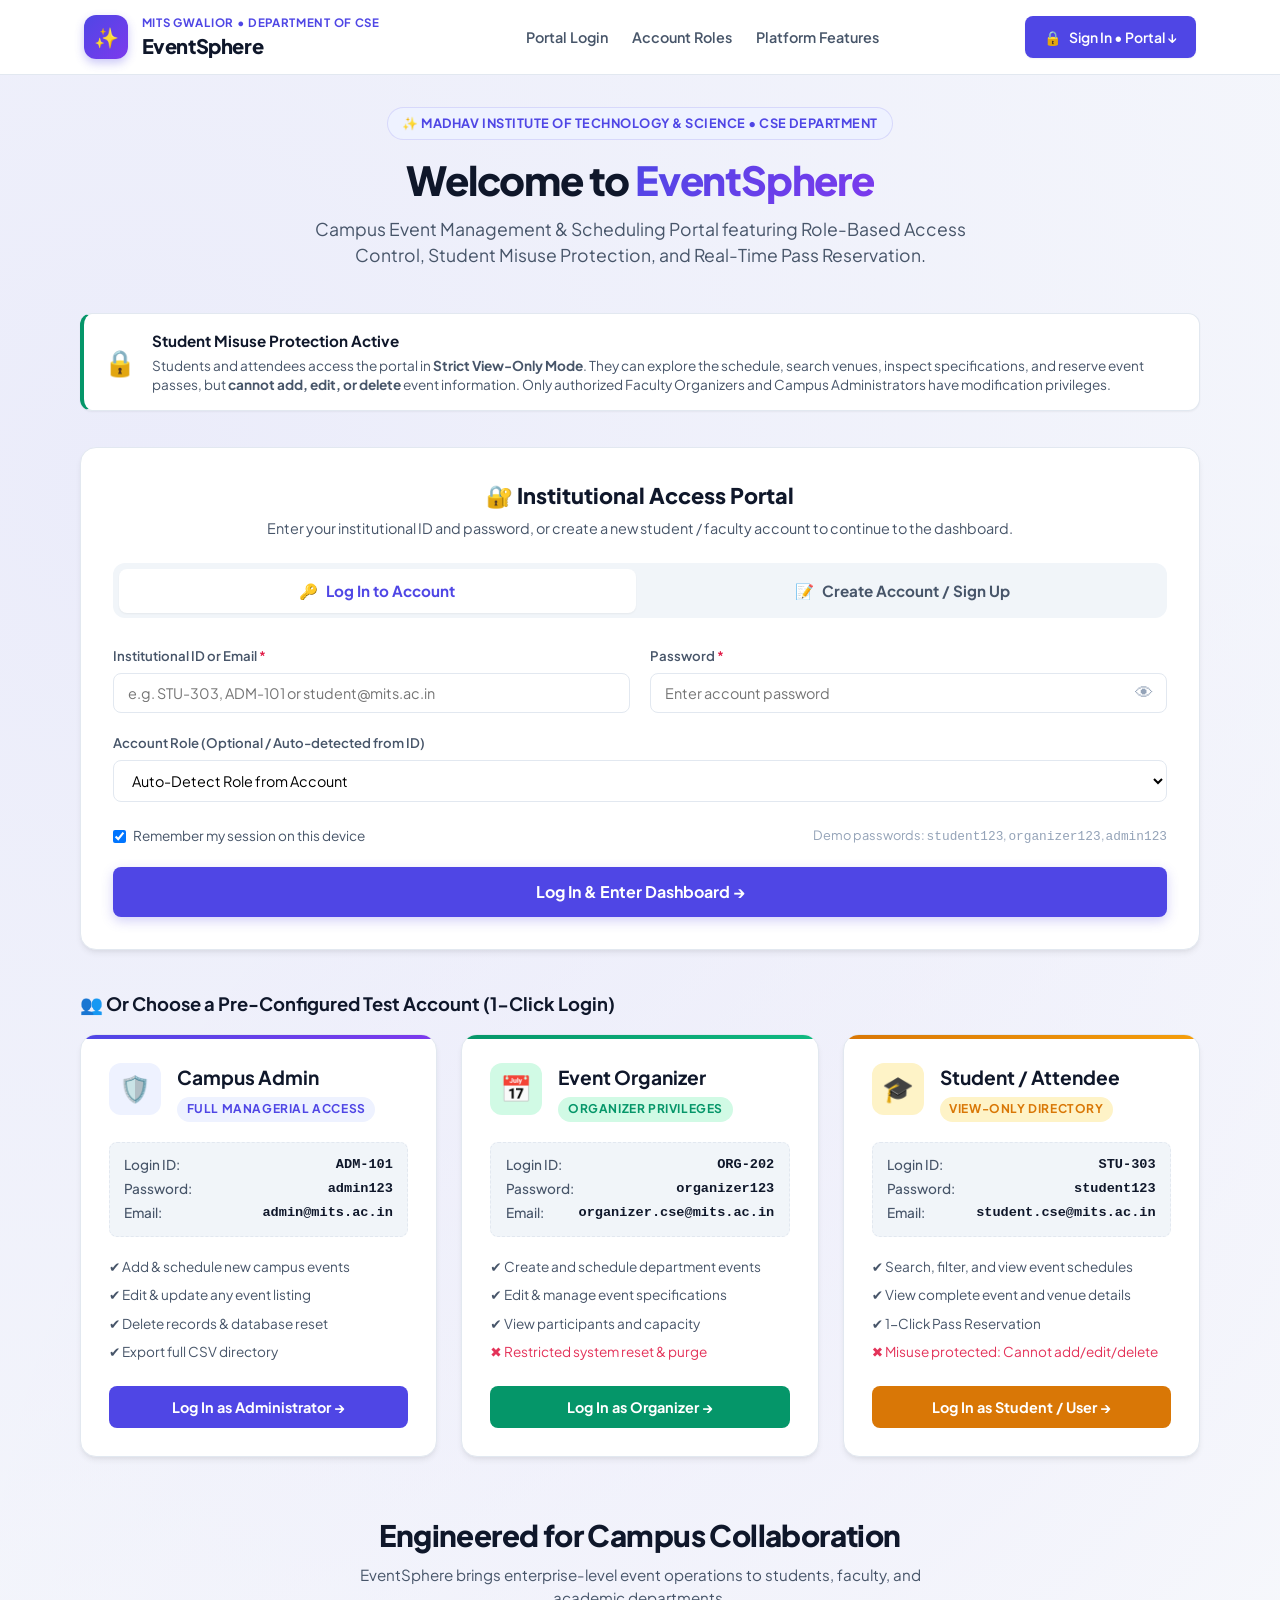
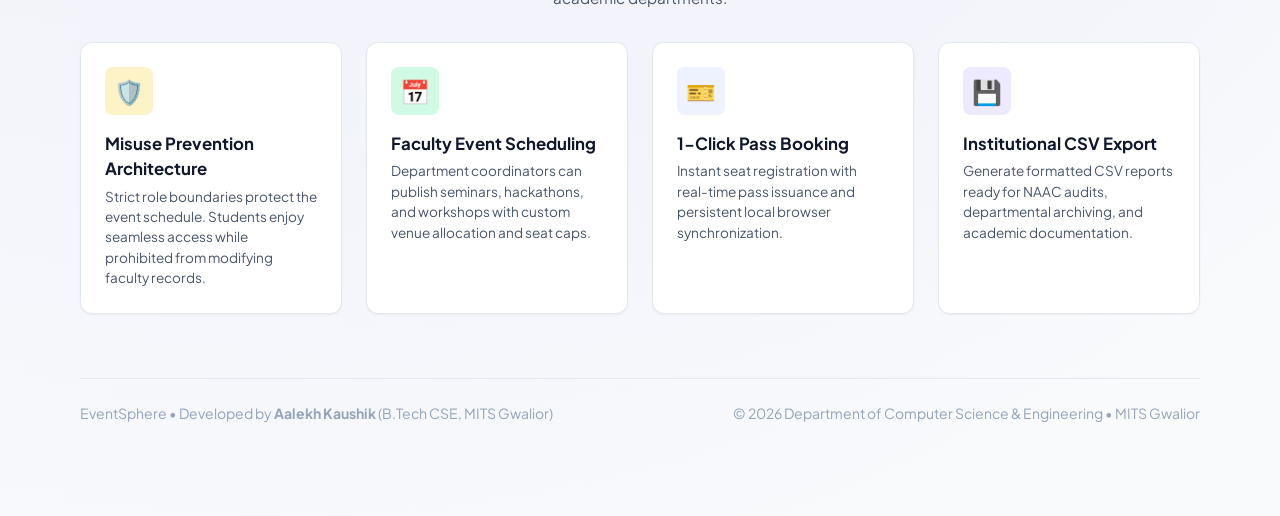
==== dashboard.html @ 727f37f4 "Add EMS project files" ====
<!DOCTYPE html>
<html lang="en">

<head>
    <meta charset="UTF-8">
    <meta name="viewport" content="width=device-width, initial-scale=1.0">
    <meta name="description" content="EventSphere - Enterprise Campus Event Management System by Aalekh Kaushik, MITS Gwalior.">
    <meta name="author" content="Aalekh Kaushik">
    <title>EventSphere EMS | Dashboard</title>

    <!-- Immediate Authentication Guard -->
    <script>
        (function() {
            try {
                var authUser = localStorage.getItem("eventsphere_auth_user");
                if (!authUser) {
                    window.location.replace("index.html");
                }
            } catch (e) {
                window.location.replace("index.html");
            }
        })();
    </script>

    <!-- Google Fonts -->
    <link rel="preconnect" href="https://fonts.googleapis.com">
    <link rel="preconnect" href="https://fonts.gstatic.com" crossorigin>
    <link href="https://fonts.googleapis.com/css2?family=Plus+Jakarta+Sans:wght@400;500;600;700;800&display=swap" rel="stylesheet">
    <link rel="stylesheet" href="styles.css">
</head>

<body>

    <!-- App Wrapper (Dashboard) -->
    <div id="appLayout" class="app-layout">

        <!-- Top Header Navigation -->
        <header class="app-header">
            <div class="header-inner">
                <div class="brand-group">
                    <a href="dashboard.html" style="text-decoration: none; display: flex; align-items: center; gap: 0.85rem; color: inherit;">
                        <div class="brand-logo">
                            <span class="logo-icon">&#10024;</span>
                        </div>
                        <div>
                            <div class="brand-badge">Final Outcome &bull; Production Release</div>
                            <h1 class="brand-title">EventSphere EMS</h1>
                        </div>
                    </a>
                </div>

                <div class="header-actions">
                    <button type="button" id="openAddModalBtn" class="btn btn-primary">
                        <span class="btn-icon">+</span> Add New Event
                    </button>
                    <button type="button" id="exportCsvBtn" class="btn btn-secondary" title="Export to CSV">
                        <span>&#128190;</span> Export Data
                    </button>
                    <button type="button" id="resetDemoBtn" class="btn btn-ghost" title="Reset sample events">
                        <span>&#8634;</span> Reset
                    </button>

                    <!-- Profile Icon & Popover Menu (Shows User ID & Email Address) -->
                    <div class="profile-menu-container" id="profileMenuContainer">
                        <button type="button" id="profileTriggerBtn" class="profile-trigger-btn" aria-haspopup="true" aria-expanded="false" title="Click to view profile info">
                            <div class="profile-avatar" id="headerProfileAvatar">&#128100;</div>
                            <div class="profile-trigger-info">
                                <span class="profile-trigger-id" id="headerProfileId">ID: ...</span>
                                <span class="profile-trigger-role" id="headerProfileRole">Role</span>
                            </div>
                            <span class="profile-caret">&#9662;</span>
                        </button>

                        <!-- Floating Profile Card (Consists of ID and Email Address) -->
                        <div id="profileDropdown" class="profile-dropdown hidden">
                            <div class="profile-dropdown-header">
                                <div class="profile-avatar large" id="dropdownProfileAvatar">&#128100;</div>
                                <div class="profile-dropdown-meta">
                                    <span class="profile-dropdown-name" id="dropdownProfileName">User Profile</span>
                                    <span class="role-pill" id="dropdownRolePill">Active Role</span>
                                </div>
                            </div>
                            <div class="profile-dropdown-body">
                                <div class="profile-info-item">
                                    <span class="info-label">User ID</span>
                                    <span class="info-value" id="profileIdDisplay">--</span>
                                </div>
                                <div class="profile-info-item">
                                    <span class="info-label">Email Address</span>
                                    <span class="info-value" id="profileEmailDisplay">--</span>
                                </div>
                                <div class="profile-info-item">
                                    <span class="info-label">Access Level</span>
                                    <span class="info-value" id="profilePermissionDisplay">--</span>
                                </div>
                            </div>
                            <div class="profile-dropdown-footer" style="display: flex; flex-direction: column; gap: 0.5rem;">
                                <a href="index.html" class="btn btn-secondary btn-block" style="text-align: center; text-decoration: none; justify-content: center;">
                                    <span>&#127968;</span> Return to Home Page
                                </a>
                                <button type="button" id="logoutBtn" class="btn btn-secondary btn-block" style="color: var(--rose);">
                                    <span>&#128274;</span> Log Out & Exit
                                </button>
                            </div>
                        </div>
                    </div>
                </div>
            </div>
        </header>

        <!-- Main Dashboard Content -->
        <main class="main-content">

            <!-- Dynamic Role Notice Banner -->
            <div id="roleNoticeBanner" class="role-notice-banner student-mode">
                <div class="role-notice-content">
                    <span id="roleBannerIcon" style="font-size: 1.3rem;">&#127891;</span>
                    <span id="roleBannerText">Logged in as Student. View-only mode active.</span>
                </div>
                <button type="button" id="bannerSwitchRoleBtn" class="role-switch-link">Switch Role / Log Out &rarr;</button>
            </div>

            <!-- Hero Banner & Overview -->
            <section class="hero-banner">
                <div class="hero-text">
                    <h2>Campus Event Hub</h2>
                    <p>Madhav Institute of Technology & Science, Gwalior &bull; Department of Computer Science & Engineering</p>
                </div>
                <div class="academic-tag">
                    <span>Lead Developer: <strong>Aalekh Kaushik</strong></span>
                </div>
            </section>

            <!-- Metrics / KPI Cards -->
            <section class="kpi-grid" aria-label="Key Event Metrics">
                <div class="kpi-card">
                    <div class="kpi-header">
                        <span class="kpi-title">Total Scheduled</span>
                        <span class="kpi-icon kpi-blue">&#128197;</span>
                    </div>
                    <div class="kpi-body">
                        <span id="kpiTotalEvents" class="kpi-value">0</span>
                        <span class="kpi-subtext">Active listings</span>
                    </div>
                </div>

                <div class="kpi-card">
                    <div class="kpi-header">
                        <span class="kpi-title">Total Capacity</span>
                        <span class="kpi-icon kpi-purple">&#128101;</span>
                    </div>
                    <div class="kpi-body">
                        <span id="kpiTotalCapacity" class="kpi-value">0</span>
                        <span class="kpi-subtext">Seats across venues</span>
                    </div>
                </div>

                <div class="kpi-card">
                    <div class="kpi-header">
                        <span class="kpi-title">Technical & Hackathons</span>
                        <span class="kpi-icon kpi-emerald">&#9889;</span>
                    </div>
                    <div class="kpi-body">
                        <span id="kpiTechCount" class="kpi-value">0</span>
                        <span class="kpi-subtext">Innovation tracks</span>
                    </div>
                </div>

                <div class="kpi-card">
                    <div class="kpi-header">
                        <span class="kpi-title">Free Registration</span>
                        <span class="kpi-icon kpi-amber">&#127887;</span>
                    </div>
                    <div class="kpi-body">
                        <span id="kpiFreeCount" class="kpi-value">0</span>
                        <span class="kpi-subtext">Zero fee access</span>
                    </div>
                </div>
            </section>

            <!-- Interactive Control Bar -->
            <section class="controls-card">
                <div class="search-box">
                    <span class="search-icon">&#128269;</span>
                    <input type="search" id="liveSearchInput" placeholder="Search by event title, venue, or coordinator..." aria-label="Search events">
                </div>

                <div class="filter-group">
                    <div class="category-tabs" id="categoryTabs">
                        <button type="button" class="tab-btn active" data-cat="all">All</button>
                        <button type="button" class="tab-btn" data-cat="Technical">Technical</button>
                        <button type="button" class="tab-btn" data-cat="Hackathon">Hackathons</button>
                        <button type="button" class="tab-btn" data-cat="Workshop">Workshops</button>
                        <button type="button" class="tab-btn" data-cat="Seminar">Seminars</button>
                        <button type="button" class="tab-btn" data-cat="Cultural">Cultural</button>
                    </div>

                    <div class="sort-wrapper">
                        <label for="sortBySelect" class="sr-only">Sort By</label>
                        <select id="sortBySelect" class="select-styled">
                            <option value="date-asc">Date: Soonest First</option>
                            <option value="date-desc">Date: Latest First</option>
                            <option value="capacity-desc">Capacity: High to Low</option>
                            <option value="name-asc">Name: A to Z</option>
                        </select>
                    </div>

                    <div class="view-toggles">
                        <button type="button" id="tableViewBtn" class="toggle-btn active" title="Table View">&#9776;</button>
                        <button type="button" id="cardViewBtn" class="toggle-btn" title="Grid Card View">&#9638;</button>
                    </div>
                </div>
            </section>

            <!-- Table View Container -->
            <section id="tableViewSection" class="directory-card">
                <div class="directory-header">
                    <div>
                        <h3 class="directory-title">Event Directory</h3>
                        <p id="directorySubtitle" class="directory-subtitle">Displaying events</p>
                    </div>
                </div>

                <div class="table-container">
                    <table class="data-table">
                        <thead>
                            <tr>
                                <th scope="col">ID</th>
                                <th scope="col">Event Details</th>
                                <th scope="col">Category</th>
                                <th scope="col">Schedule</th>
                                <th scope="col">Venue</th>
                                <th scope="col">Capacity</th>
                                <th scope="col">Pass Type</th>
                                <th scope="col" class="text-right">Actions</th>
                            </tr>
                        </thead>
                        <tbody id="eventsTableBody">
                            <!-- Populated dynamically via script.js -->
                        </tbody>
                    </table>
                </div>
            </section>

            <!-- Card Grid View Container (Alternative View) -->
            <section id="cardViewSection" class="cards-grid hidden">
                <!-- Dynamically generated event cards -->
            </section>

            <!-- Guidelines and FAQ Section -->
            <section class="info-accordion-card">
                <div class="accordion-header">
                    <h3>Administrative Notes & FAQs</h3>
                    <span class="badge-pill">Campus Policies</span>
                </div>

                <div class="accordion-list">
                    <details class="faq-accordion">
                        <summary>How are events persisted in this portal?</summary>
                        <div class="faq-content">
                            <p>All events are saved locally inside your browser's persistent storage (<code>localStorage</code>). Edits, removals, and additions survive page refreshes and browser restarts.</p>
                        </div>
                    </details>
                    <details class="faq-accordion">
                        <summary>Can data be exported for institutional reporting?</summary>
                        <div class="faq-content">
                            <p>Yes, clicking the <strong>Export Data</strong> button in the top navigation automatically generates a ready-to-use <code>.csv</code> spreadsheet containing all registered events.</p>
                        </div>
                    </details>
                    <details class="faq-accordion">
                        <summary>What are the validation requirements for new events?</summary>
                        <div class="faq-content">
                            <p>Event IDs must be unique numerical identifiers (100-999). Titles, venues, dates, and capacities are required to ensure data integrity.</p>
                        </div>
                    </details>
                </div>
            </section>

        </main>

        <!-- Footer -->
        <footer class="app-footer">
            <div class="footer-content">
                <div class="footer-left">
                    <p class="footer-title">EventSphere &bull; Final Outcome Web Project</p>
                    <p class="footer-sub">Designed & Programmed by <strong>Aalekh Kaushik</strong> (B.Tech CSE)</p>
                    <p class="footer-sub">Madhav Institute of Technology & Science (MITS), Gwalior</p>
                </div>
                <div class="footer-right">
                    <p>&copy; 2026 MITS Gwalior. Built with HTML5, CSS3, & Modern Vanilla JS.</p>
                </div>
            </div>
        </footer>

    </div>

    <!-- Modal: Add / Edit Event -->
    <div id="eventModal" class="modal-overlay hidden" aria-hidden="true" role="dialog" aria-labelledby="modalTitle">
        <div class="modal-container">
            <div class="modal-header">
                <div>
                    <span id="modalBadge" class="badge-pill">Create</span>
                    <h3 id="modalTitle">Add New Event</h3>
                </div>
                <button type="button" id="closeModalBtn" class="btn-close" aria-label="Close dialog">&times;</button>
            </div>

            <form id="eventModalForm" class="modal-form">
                <input type="hidden" id="editModeFlag" value="false">

                <div class="modal-form-grid">
                    <div class="field-group">
                        <label for="formEventId">Event ID <span class="req">*</span></label>
                        <input type="number" id="formEventId" min="100" max="999" placeholder="e.g. 104" required>
                        <small class="field-hint">Unique numerical identifier</small>
                    </div>

                    <div class="field-group">
                        <label for="formEventName">Event Name <span class="req">*</span></label>
                        <input type="text" id="formEventName" placeholder="e.g. Quantum Computing Seminar" required>
                    </div>

                    <div class="field-group">
                        <label for="formEventCategory">Category <span class="req">*</span></label>
                        <select id="formEventCategory" required>
                            <option value="Technical">Technical</option>
                            <option value="Hackathon">Hackathon</option>
                            <option value="Workshop">Workshop</option>
                            <option value="Seminar">Seminar</option>
                            <option value="Cultural">Cultural</option>
                            <option value="Sports">Sports</option>
                        </select>
                    </div>

                    <div class="field-group">
                        <label for="formEventDate">Event Date <span class="req">*</span></label>
                        <input type="date" id="formEventDate" required>
                    </div>

                    <div class="field-group">
                        <label for="formEventTime">Start Time <span class="req">*</span></label>
                        <input type="time" id="formEventTime" required>
                    </div>

                    <div class="field-group">
                        <label for="formEventVenue">Venue Location <span class="req">*</span></label>
                        <input type="text" id="formEventVenue" placeholder="e.g. Auditorium / Lab 2" required>
                    </div>

                    <div class="field-group">
                        <label for="formEventCapacity">Capacity (Seats) <span class="req">*</span></label>
                        <input type="number" id="formEventCapacity" min="1" max="2000" placeholder="e.g. 150" required>
                    </div>

                    <div class="field-group">
                        <label for="formEventOrganizer">Organizer / Department</label>
                        <input type="text" id="formEventOrganizer" placeholder="e.g. Dept of CSE">
                    </div>

                    <div class="field-group span-2">
                        <label for="formEventDesc">Description & Highlights</label>
                        <textarea id="formEventDesc" rows="3" placeholder="Brief outline, prerequisites, eligibility or rules..."></textarea>
                    </div>

                    <div class="field-group span-2">
                        <span class="field-label">Registration Pass Type:</span>
                        <div class="radio-chips">
                            <label class="radio-chip">
                                <input type="radio" name="formRegType" value="Free" checked>
                                <span>Free Access</span>
                            </label>
                            <label class="radio-chip">
                                <input type="radio" name="formRegType" value="Paid">
                                <span>Paid Ticket</span>
                            </label>
                        </div>
                    </div>
                </div>

                <div class="modal-footer">
                    <button type="button" id="cancelModalBtn" class="btn btn-secondary">Cancel</button>
                    <button type="submit" id="saveEventBtn" class="btn btn-primary">Save Event</button>
                </div>
            </form>
        </div>
    </div>

    <!-- Modal: View Event Details -->
    <div id="detailsModal" class="modal-overlay hidden" aria-hidden="true" role="dialog">
        <div class="modal-container details-card">
            <div class="modal-header">
                <div>
                    <span id="detailBadge" class="badge-pill">Details</span>
                    <h3 id="detailTitle">Event Overview</h3>
                </div>
                <button type="button" id="closeDetailModalBtn" class="btn-close">&times;</button>
            </div>
            <div class="details-body" id="detailContent">
                <!-- Injected via script.js -->
            </div>
            <div class="modal-footer">
                <button type="button" id="doneDetailBtn" class="btn btn-secondary">Close</button>
            </div>
        </div>
    </div>

    <!-- Toast Notification Container -->
    <div id="toastNotification" class="toast-box">Notification message</div>

    <!-- Application Script -->
    <script src="script.js"></script>
</body>

</html>
---- styles.css ----
/* ==========================================================================
   EventSphere - Final Outcome Design System
   Lead Developer: Aalekh Kaushik | B.Tech CSE | MITS Gwalior
   Modern Responsive CSS3 Design System
   ========================================================================== */

:root {
    --primary: #4f46e5;
    --primary-hover: #4338ca;
    --primary-light: #eef2ff;
    --primary-ring: rgba(79, 70, 229, 0.2);

    --emerald: #059669;
    --emerald-light: #d1fae5;
    --amber: #d97706;
    --amber-light: #fef3c7;
    --purple: #7c3aed;
    --purple-light: #ede9fe;
    --rose: #e11d48;
    --rose-light: #ffe4e6;

    --bg-page: #f8fafc;
    --bg-surface: #ffffff;
    --bg-subtle: #f1f5f9;

    --text-primary: #0f172a;
    --text-secondary: #475569;
    --text-tertiary: #94a3b8;

    --border: #e2e8f0;
    --border-hover: #cbd5e1;

    --radius-sm: 8px;
    --radius-md: 12px;
    --radius-lg: 16px;
    --radius-full: 9999px;

    --shadow-sm: 0 1px 2px 0 rgba(0, 0, 0, 0.05);
    --shadow-md: 0 4px 6px -1px rgba(0, 0, 0, 0.07), 0 2px 4px -2px rgba(0, 0, 0, 0.05);
    --shadow-lg: 0 10px 15px -3px rgba(0, 0, 0, 0.08), 0 4px 6px -4px rgba(0, 0, 0, 0.03);
    --shadow-modal: 0 25px 50px -12px rgba(15, 23, 42, 0.25);

    --transition: all 0.2s cubic-bezier(0.4, 0, 0.2, 1);
    --font: 'Plus Jakarta Sans', system-ui, -apple-system, sans-serif;
}

*, *::before, *::after {
    box-sizing: border-box;
    margin: 0;
    padding: 0;
}

body {
    font-family: var(--font);
    background-color: var(--bg-page);
    color: var(--text-primary);
    line-height: 1.5;
    -webkit-font-smoothing: antialiased;
}

.sr-only {
    position: absolute;
    width: 1px;
    height: 1px;
    padding: 0;
    margin: -1px;
    overflow: hidden;
    clip: rect(0, 0, 0, 0);
    border: 0;
}

/* Global Hidden Utility */
.hidden {
    display: none !important;
}

/* --- App Layout --- */
.app-layout {
    min-height: 100vh;
    display: flex;
    flex-direction: column;
}

/* --- App Header --- */
.app-header {
    background-color: var(--bg-surface);
    border-bottom: 1px solid var(--border);
    position: sticky;
    top: 0;
    z-index: 50;
    backdrop-filter: blur(8px);
    background-color: rgba(255, 255, 255, 0.9);
}

.header-inner {
    max-width: 1240px;
    margin: 0 auto;
    padding: 1rem 1.5rem;
    display: flex;
    align-items: center;
    justify-content: space-between;
    gap: 1rem;
}

.brand-group {
    display: flex;
    align-items: center;
    gap: 0.85rem;
}

.brand-logo {
    width: 44px;
    height: 44px;
    border-radius: var(--radius-md);
    background: linear-gradient(135deg, var(--primary), var(--purple));
    display: flex;
    align-items: center;
    justify-content: center;
    font-size: 1.25rem;
    box-shadow: 0 4px 10px rgba(79, 70, 229, 0.3);
}

.brand-badge {
    font-size: 0.72rem;
    font-weight: 700;
    text-transform: uppercase;
    letter-spacing: 0.06em;
    color: var(--primary);
}

.brand-title {
    font-size: 1.35rem;
    font-weight: 800;
    letter-spacing: -0.02em;
    color: var(--text-primary);
}

.header-actions {
    display: flex;
    align-items: center;
    gap: 0.6rem;
}

/* --- Buttons --- */
.btn {
    display: inline-flex;
    align-items: center;
    gap: 0.45rem;
    padding: 0.6rem 1.15rem;
    font-family: inherit;
    font-size: 0.875rem;
    font-weight: 600;
    border-radius: var(--radius-sm);
    border: 1px solid transparent;
    cursor: pointer;
    transition: var(--transition);
}

.btn-primary {
    background-color: var(--primary);
    color: #ffffff;
    box-shadow: var(--shadow-sm);
}

.btn-primary:hover {
    background-color: var(--primary-hover);
    transform: translateY(-1px);
    box-shadow: var(--shadow-md);
}

.btn-secondary {
    background-color: var(--bg-surface);
    color: var(--text-secondary);
    border-color: var(--border);
}

.btn-secondary:hover {
    background-color: var(--bg-subtle);
    color: var(--text-primary);
    border-color: var(--border-hover);
}

.btn-ghost {
    background: transparent;
    color: var(--text-secondary);
}

.btn-ghost:hover {
    background-color: var(--bg-subtle);
    color: var(--text-primary);
}

.btn-sm {
    padding: 0.35rem 0.75rem;
    font-size: 0.8rem;
    font-weight: 600;
    border-radius: var(--radius-sm);
    border: none;
    cursor: pointer;
    transition: var(--transition);
}

.btn-view { background: #e0f2fe; color: #0284c7; }
.btn-view:hover { background: #bae6fd; }

.btn-edit { background: var(--primary-light); color: var(--primary); }
.btn-edit:hover { background: #e0e7ff; }

.btn-delete { background: var(--rose-light); color: var(--rose); }
.btn-delete:hover { background: #fecdd3; }

/* --- Main Content --- */
.main-content {
    max-width: 1240px;
    width: 100%;
    margin: 1.75rem auto 3rem;
    padding: 0 1.5rem;
    display: flex;
    flex-direction: column;
    gap: 1.75rem;
}

/* --- Hero Banner --- */
.hero-banner {
    background: linear-gradient(135deg, #1e293b 0%, #0f172a 100%);
    color: #ffffff;
    border-radius: var(--radius-lg);
    padding: 2rem 2.25rem;
    display: flex;
    justify-content: space-between;
    align-items: center;
    gap: 1.5rem;
    box-shadow: var(--shadow-md);
}

.hero-text h2 {
    font-size: 1.85rem;
    font-weight: 800;
    margin-bottom: 0.35rem;
    letter-spacing: -0.02em;
}

.hero-text p {
    color: #94a3b8;
    font-size: 0.95rem;
}

.academic-tag {
    background: rgba(255, 255, 255, 0.1);
    border: 1px solid rgba(255, 255, 255, 0.15);
    padding: 0.6rem 1rem;
    border-radius: var(--radius-md);
    font-size: 0.85rem;
    color: #e2e8f0;
    white-space: nowrap;
}

.academic-tag strong {
    color: #ffffff;
}

/* --- KPI Grid --- */
.kpi-grid {
    display: grid;
    grid-template-columns: repeat(auto-fit, minmax(240px, 1fr));
    gap: 1.25rem;
}

.kpi-card {
    background-color: var(--bg-surface);
    border: 1px solid var(--border);
    border-radius: var(--radius-md);
    padding: 1.4rem;
    box-shadow: var(--shadow-sm);
    transition: var(--transition);
}

.kpi-card:hover {
    box-shadow: var(--shadow-md);
    transform: translateY(-2px);
}

.kpi-header {
    display: flex;
    justify-content: space-between;
    align-items: center;
    margin-bottom: 0.65rem;
}

.kpi-title {
    font-size: 0.825rem;
    font-weight: 600;
    color: var(--text-secondary);
    text-transform: uppercase;
    letter-spacing: 0.04em;
}

.kpi-icon {
    width: 36px;
    height: 36px;
    border-radius: var(--radius-sm);
    display: flex;
    align-items: center;
    justify-content: center;
    font-size: 1.1rem;
}

.kpi-blue { background: #dbeafe; }
.kpi-purple { background: var(--purple-light); }
.kpi-emerald { background: var(--emerald-light); }
.kpi-amber { background: var(--amber-light); }

.kpi-value {
    font-size: 2.15rem;
    font-weight: 800;
    color: var(--text-primary);
    line-height: 1.1;
    display: block;
}

.kpi-subtext {
    font-size: 0.8rem;
    color: var(--text-tertiary);
    margin-top: 0.25rem;
}

/* --- Controls Card --- */
.controls-card {
    background-color: var(--bg-surface);
    border: 1px solid var(--border);
    border-radius: var(--radius-md);
    padding: 1.25rem 1.5rem;
    display: flex;
    flex-wrap: wrap;
    align-items: center;
    justify-content: space-between;
    gap: 1.25rem;
    box-shadow: var(--shadow-sm);
}

.search-box {
    position: relative;
    flex: 1;
    min-width: 280px;
}

.search-icon {
    position: absolute;
    left: 1rem;
    top: 50%;
    transform: translateY(-50%);
    color: var(--text-tertiary);
    pointer-events: none;
}

.search-box input {
    width: 100%;
    padding: 0.65rem 1rem 0.65rem 2.6rem;
    font-family: inherit;
    font-size: 0.9rem;
    border: 1px solid var(--border);
    border-radius: var(--radius-sm);
    outline: none;
    transition: var(--transition);
}

.search-box input:focus {
    border-color: var(--primary);
    box-shadow: 0 0 0 3px var(--primary-ring);
}

.filter-group {
    display: flex;
    align-items: center;
    gap: 0.85rem;
    flex-wrap: wrap;
}

.category-tabs {
    display: flex;
    background: var(--bg-subtle);
    padding: 0.25rem;
    border-radius: var(--radius-sm);
    gap: 0.2rem;
}

.tab-btn {
    border: none;
    background: transparent;
    font-family: inherit;
    font-size: 0.825rem;
    font-weight: 600;
    color: var(--text-secondary);
    padding: 0.4rem 0.85rem;
    border-radius: 6px;
    cursor: pointer;
    transition: var(--transition);
}

.tab-btn.active {
    background-color: var(--bg-surface);
    color: var(--primary);
    box-shadow: var(--shadow-sm);
}

.select-styled {
    padding: 0.55rem 0.9rem;
    font-family: inherit;
    font-size: 0.85rem;
    font-weight: 500;
    border: 1px solid var(--border);
    border-radius: var(--radius-sm);
    background-color: var(--bg-surface);
    color: var(--text-secondary);
    outline: none;
    cursor: pointer;
}

.view-toggles {
    display: flex;
    border: 1px solid var(--border);
    border-radius: var(--radius-sm);
    overflow: hidden;
}

.toggle-btn {
    border: none;
    background: var(--bg-surface);
    padding: 0.55rem 0.75rem;
    cursor: pointer;
    font-size: 0.95rem;
    color: var(--text-secondary);
    transition: var(--transition);
}

.toggle-btn.active {
    background: var(--bg-subtle);
    color: var(--primary);
}

/* --- Directory Section & Table --- */
.directory-card {
    background-color: var(--bg-surface);
    border: 1px solid var(--border);
    border-radius: var(--radius-md);
    box-shadow: var(--shadow-sm);
    overflow: hidden;
}

.directory-header {
    padding: 1.25rem 1.5rem;
    border-bottom: 1px solid var(--border);
    display: flex;
    justify-content: space-between;
    align-items: center;
}

.directory-title {
    font-size: 1.15rem;
    font-weight: 700;
}

.directory-subtitle {
    font-size: 0.825rem;
    color: var(--text-secondary);
}

.table-container {
    overflow-x: auto;
}

.data-table {
    width: 100%;
    border-collapse: collapse;
    font-size: 0.885rem;
    text-align: left;
}

.data-table th {
    background-color: var(--bg-subtle);
    padding: 0.85rem 1.25rem;
    font-weight: 700;
    color: var(--text-secondary);
    border-bottom: 1px solid var(--border);
    white-space: nowrap;
}

.data-table td {
    padding: 1rem 1.25rem;
    border-bottom: 1px solid var(--border);
    vertical-align: middle;
}

.data-table tbody tr:hover {
    background-color: #fafbfd;
}

.title-cell strong {
    font-weight: 700;
    color: var(--text-primary);
    display: block;
}

.title-cell small {
    color: var(--text-tertiary);
    font-size: 0.775rem;
}

.badge-pill {
    display: inline-block;
    padding: 0.2rem 0.65rem;
    border-radius: var(--radius-full);
    font-size: 0.75rem;
    font-weight: 700;
}

.cat-tech { background: #e0e7ff; color: #4338ca; }
.cat-hack { background: #dcfce7; color: #15803d; }
.cat-work { background: #fef3c7; color: #b45309; }
.cat-semi { background: #ede9fe; color: #6b21a8; }
.cat-cult { background: #ffe4e6; color: #be123c; }
.cat-spor { background: #ffedd5; color: #c2410c; }

.pass-free { background: #dcfce7; color: #15803d; }
.pass-paid { background: #fee2e2; color: #b91c1c; }

.actions-cell {
    display: flex;
    gap: 0.45rem;
    justify-content: flex-end;
}

.text-right { text-align: right; }

/* --- Card Grid View --- */
.cards-grid {
    display: grid;
    grid-template-columns: repeat(auto-fill, minmax(320px, 1fr));
    gap: 1.5rem;
}

.event-card {
    background-color: var(--bg-surface);
    border: 1px solid var(--border);
    border-radius: var(--radius-md);
    padding: 1.5rem;
    box-shadow: var(--shadow-sm);
    display: flex;
    flex-direction: column;
    justify-content: space-between;
    transition: var(--transition);
}

.event-card:hover {
    transform: translateY(-3px);
    box-shadow: var(--shadow-md);
    border-color: var(--primary-ring);
}

.card-top {
    display: flex;
    justify-content: space-between;
    align-items: flex-start;
    margin-bottom: 0.75rem;
}

.card-id {
    font-size: 0.8rem;
    font-weight: 700;
    color: var(--text-tertiary);
}

.card-title {
    font-size: 1.15rem;
    font-weight: 700;
    color: var(--text-primary);
    margin-bottom: 0.4rem;
}

.card-desc {
    font-size: 0.85rem;
    color: var(--text-secondary);
    margin-bottom: 1rem;
    line-height: 1.4;
    display: -webkit-box;
    -webkit-line-clamp: 2;
    -webkit-box-orient: vertical;
    overflow: hidden;
}

.card-meta-list {
    display: flex;
    flex-direction: column;
    gap: 0.35rem;
    font-size: 0.825rem;
    color: var(--text-secondary);
    margin-bottom: 1.25rem;
    border-top: 1px solid var(--border);
    padding-top: 0.75rem;
}

.card-actions {
    display: flex;
    gap: 0.5rem;
    border-top: 1px solid var(--border);
    padding-top: 1rem;
}

.card-actions .btn {
    flex: 1;
}

/* --- Modals --- */
.modal-overlay {
    position: fixed;
    inset: 0;
    background-color: rgba(15, 23, 42, 0.55);
    backdrop-filter: blur(4px);
    display: flex;
    align-items: center;
    justify-content: center;
    padding: 1.5rem;
    z-index: 100;
    opacity: 1;
    transition: opacity 0.2s ease;
}

.modal-overlay.hidden {
    display: none;
    opacity: 0;
}

.modal-container {
    background-color: var(--bg-surface);
    border-radius: var(--radius-lg);
    box-shadow: var(--shadow-modal);
    width: 100%;
    max-width: 620px;
    max-height: 90vh;
    overflow-y: auto;
    border: 1px solid var(--border);
    animation: modalSlide 0.25s cubic-bezier(0.16, 1, 0.3, 1);
}

@keyframes modalSlide {
    from { transform: translateY(20px) scale(0.97); opacity: 0; }
    to { transform: translateY(0) scale(1); opacity: 1; }
}

.modal-header {
    padding: 1.25rem 1.75rem;
    border-bottom: 1px solid var(--border);
    display: flex;
    align-items: center;
    justify-content: space-between;
}

.modal-header h3 {
    font-size: 1.25rem;
    font-weight: 700;
}

.btn-close {
    background: transparent;
    border: none;
    font-size: 1.5rem;
    color: var(--text-secondary);
    cursor: pointer;
    line-height: 1;
    padding: 0.25rem;
    border-radius: 4px;
}

.btn-close:hover {
    color: var(--text-primary);
    background: var(--bg-subtle);
}

.modal-form {
    padding: 1.5rem 1.75rem;
}

.modal-form-grid {
    display: grid;
    grid-template-columns: repeat(2, 1fr);
    gap: 1.1rem;
}

.field-group {
    display: flex;
    flex-direction: column;
    gap: 0.35rem;
}

.field-group.span-2 {
    grid-column: span 2;
}

.field-group label,
.field-label {
    font-size: 0.825rem;
    font-weight: 600;
    color: var(--text-primary);
}

.req { color: var(--rose); }

.field-hint {
    font-size: 0.725rem;
    color: var(--text-tertiary);
}

.modal-form input,
.modal-form select,
.modal-form textarea {
    padding: 0.6rem 0.85rem;
    font-family: inherit;
    font-size: 0.875rem;
    border: 1px solid var(--border);
    border-radius: var(--radius-sm);
    outline: none;
    transition: var(--transition);
}

.modal-form input:focus,
.modal-form select:focus,
.modal-form textarea:focus {
    border-color: var(--primary);
    box-shadow: 0 0 0 3px var(--primary-ring);
}

.radio-chips {
    display: flex;
    gap: 1rem;
    margin-top: 0.25rem;
}

.radio-chip {
    display: flex;
    align-items: center;
    gap: 0.4rem;
    font-size: 0.85rem;
    cursor: pointer;
}

.modal-footer {
    padding: 1.25rem 1.75rem;
    border-top: 1px solid var(--border);
    background: #fafbfd;
    display: flex;
    justify-content: flex-end;
    gap: 0.75rem;
    border-radius: 0 0 var(--radius-lg) var(--radius-lg);
}

/* --- Details Modal Body --- */
.details-body {
    padding: 1.75rem;
    display: flex;
    flex-direction: column;
    gap: 1.25rem;
}

.detail-row {
    display: flex;
    justify-content: space-between;
    border-bottom: 1px solid var(--border);
    padding-bottom: 0.65rem;
    font-size: 0.9rem;
}

.detail-row span:first-child {
    color: var(--text-secondary);
    font-weight: 500;
}

.detail-row span:last-child {
    font-weight: 600;
    color: var(--text-primary);
}

/* --- FAQ Accordion --- */
.info-accordion-card {
    background-color: var(--bg-surface);
    border: 1px solid var(--border);
    border-radius: var(--radius-md);
    padding: 1.5rem;
    box-shadow: var(--shadow-sm);
}

.accordion-header {
    display: flex;
    justify-content: space-between;
    align-items: center;
    margin-bottom: 1rem;
    border-bottom: 1px solid var(--border);
    padding-bottom: 0.75rem;
}

.accordion-list {
    display: flex;
    flex-direction: column;
    gap: 0.75rem;
}

.faq-accordion {
    border: 1px solid var(--border);
    border-radius: var(--radius-sm);
    overflow: hidden;
}

.faq-accordion summary {
    padding: 0.85rem 1.1rem;
    font-weight: 600;
    font-size: 0.9rem;
    cursor: pointer;
    background: var(--bg-subtle);
    transition: var(--transition);
}

.faq-accordion summary:hover {
    background: #e2e8f0;
}

.faq-content {
    padding: 0.85rem 1.1rem;
    font-size: 0.875rem;
    color: var(--text-secondary);
    border-top: 1px solid var(--border);
}

/* --- Toast Notification --- */
.toast-box {
    position: fixed;
    bottom: 24px;
    right: 24px;
    background: #0f172a;
    color: #ffffff;
    padding: 0.85rem 1.35rem;
    border-radius: var(--radius-sm);
    box-shadow: var(--shadow-modal);
    font-size: 0.875rem;
    font-weight: 600;
    z-index: 200;
    opacity: 0;
    transform: translateY(20px);
    pointer-events: none;
    transition: all 0.25s ease;
}

.toast-box.show {
    opacity: 1;
    transform: translateY(0);
}

.toast-box.toast-success { border-left: 4px solid var(--emerald); }
.toast-box.toast-danger { border-left: 4px solid var(--rose); }
.toast-box.toast-info { border-left: 4px solid var(--primary); }

/* --- App Footer --- */
.app-footer {
    background-color: #0f172a;
    color: #94a3b8;
    margin-top: auto;
    border-top: 1px solid #1e293b;
    padding: 2.25rem 1.5rem;
}

.footer-content {
    max-width: 1240px;
    margin: 0 auto;
    display: flex;
    justify-content: space-between;
    align-items: center;
    flex-wrap: wrap;
    gap: 1.25rem;
    font-size: 0.875rem;
}

.footer-title {
    color: #ffffff;
    font-weight: 700;
    margin-bottom: 0.25rem;
}

.footer-sub {
    font-size: 0.825rem;
}

/* --- Responsive Adjustments --- */
@media (max-width: 900px) {
    .header-inner { flex-direction: column; align-items: flex-start; }
    .hero-banner { flex-direction: column; align-items: flex-start; }
    .modal-form-grid { grid-template-columns: 1fr; }
    .field-group.span-2 { grid-column: span 1; }
    .footer-content { flex-direction: column; align-items: flex-start; }
}

/* ==========================================================================
   Role-Based Access Control (RBAC) & Login Homepage Styles
   ========================================================================== */

/* --- Login Homepage Screen --- */
.login-screen {
    min-height: 100vh;
    background: radial-gradient(circle at 10% 20%, rgba(79, 70, 229, 0.08) 0%, rgba(248, 250, 252, 1) 90%),
                radial-gradient(circle at 90% 80%, rgba(124, 58, 237, 0.08) 0%, transparent 60%);
    display: flex;
    flex-direction: column;
    justify-content: space-between;
    padding: 2rem 1.5rem;
}

.login-screen.hidden {
    display: none !important;
}

.login-container {
    max-width: 1120px;
    margin: 0 auto;
    width: 100%;
}

.login-hero {
    text-align: center;
    margin-bottom: 2.75rem;
}

.login-brand-badge {
    display: inline-flex;
    align-items: center;
    gap: 0.5rem;
    padding: 0.35rem 0.9rem;
    background: var(--primary-light);
    color: var(--primary);
    border-radius: var(--radius-full);
    font-size: 0.8rem;
    font-weight: 700;
    letter-spacing: 0.04em;
    text-transform: uppercase;
    margin-bottom: 1rem;
    border: 1px solid rgba(79, 70, 229, 0.15);
}

.login-hero h1 {
    font-size: 2.5rem;
    font-weight: 800;
    color: var(--text-primary);
    letter-spacing: -0.03em;
    margin-bottom: 0.75rem;
    line-height: 1.2;
}

.login-hero h1 span {
    background: linear-gradient(135deg, var(--primary), var(--purple));
    -webkit-background-clip: text;
    -webkit-text-fill-color: transparent;
}

.login-hero p {
    font-size: 1.1rem;
    color: var(--text-secondary);
    max-width: 680px;
    margin: 0 auto;
}

/* Security Highlight Banner on Login */
.security-callout-banner {
    background: #ffffff;
    border: 1px solid var(--border);
    border-left: 4px solid var(--emerald);
    border-radius: var(--radius-md);
    padding: 1rem 1.25rem;
    margin-bottom: 2.25rem;
    display: flex;
    align-items: center;
    gap: 1rem;
    box-shadow: var(--shadow-sm);
}

.security-callout-icon {
    font-size: 1.6rem;
    line-height: 1;
}

.security-callout-text h4 {
    font-size: 0.95rem;
    font-weight: 700;
    color: var(--text-primary);
    margin-bottom: 0.2rem;
}

.security-callout-text p {
    font-size: 0.85rem;
    color: var(--text-secondary);
    line-height: 1.4;
}

/* Quick Role Login Cards Grid */
.login-section-title {
    font-size: 1.15rem;
    font-weight: 700;
    color: var(--text-primary);
    margin-bottom: 1rem;
    display: flex;
    align-items: center;
    gap: 0.5rem;
}

.role-cards-grid {
    display: grid;
    grid-template-columns: repeat(auto-fit, minmax(310px, 1fr));
    gap: 1.5rem;
    margin-bottom: 3rem;
}

.role-card {
    background: var(--bg-surface);
    border: 1px solid var(--border);
    border-radius: var(--radius-lg);
    padding: 1.75rem;
    box-shadow: var(--shadow-md);
    transition: var(--transition);
    display: flex;
    flex-direction: column;
    justify-content: space-between;
    position: relative;
    overflow: hidden;
}

.role-card::before {
    content: '';
    position: absolute;
    top: 0;
    left: 0;
    right: 0;
    height: 4px;
}

.role-card.role-admin::before {
    background: linear-gradient(90deg, #4f46e5, #7c3aed);
}

.role-card.role-organizer::before {
    background: linear-gradient(90deg, #059669, #10b981);
}

.role-card.role-student::before {
    background: linear-gradient(90deg, #d97706, #f59e0b);
}

.role-card:hover {
    transform: translateY(-4px);
    box-shadow: var(--shadow-lg);
    border-color: var(--border-hover);
}

.role-card-header {
    display: flex;
    align-items: flex-start;
    gap: 1rem;
    margin-bottom: 1.25rem;
}

.role-card-icon {
    width: 52px;
    height: 52px;
    border-radius: var(--radius-md);
    display: flex;
    align-items: center;
    justify-content: center;
    font-size: 1.6rem;
    flex-shrink: 0;
}

.role-admin .role-card-icon {
    background: var(--primary-light);
    color: var(--primary);
}

.role-organizer .role-card-icon {
    background: var(--emerald-light);
    color: var(--emerald);
}

.role-student .role-card-icon {
    background: var(--amber-light);
    color: var(--amber);
}

.role-card-title h3 {
    font-size: 1.2rem;
    font-weight: 700;
    color: var(--text-primary);
    margin-bottom: 0.25rem;
}

.role-access-tag {
    font-size: 0.75rem;
    font-weight: 700;
    text-transform: uppercase;
    letter-spacing: 0.05em;
    padding: 0.2rem 0.6rem;
    border-radius: var(--radius-full);
    display: inline-block;
}

.role-admin .role-access-tag {
    background: var(--primary-light);
    color: var(--primary);
}

.role-organizer .role-access-tag {
    background: var(--emerald-light);
    color: var(--emerald);
}

.role-student .role-access-tag {
    background: var(--amber-light);
    color: var(--amber);
}

.role-credentials-box {
    background: var(--bg-subtle);
    border: 1px dashed var(--border);
    border-radius: var(--radius-sm);
    padding: 0.75rem 0.9rem;
    margin-bottom: 1.25rem;
    font-size: 0.85rem;
}

.role-cred-row {
    display: flex;
    justify-content: space-between;
    margin-bottom: 0.25rem;
}

.role-cred-row:last-child {
    margin-bottom: 0;
}

.role-cred-label {
    color: var(--text-secondary);
    font-weight: 500;
}

.role-cred-val {
    font-family: monospace;
    font-weight: 700;
    color: var(--text-primary);
}

.role-features-list {
    list-style: none;
    margin-bottom: 1.5rem;
    font-size: 0.85rem;
    color: var(--text-secondary);
    display: flex;
    flex-direction: column;
    gap: 0.5rem;
}

.role-features-list li {
    display: flex;
    align-items: center;
    gap: 0.5rem;
}

.role-features-list li.prohibited {
    color: #e11d48;
    opacity: 0.9;
}

.btn-login-card {
    width: 100%;
    padding: 0.75rem 1rem;
    font-weight: 700;
    border-radius: var(--radius-sm);
    cursor: pointer;
    border: none;
    transition: var(--transition);
    display: inline-flex;
    align-items: center;
    justify-content: center;
    gap: 0.5rem;
    font-family: inherit;
    font-size: 0.9rem;
}

.role-admin .btn-login-card {
    background: var(--primary);
    color: #ffffff;
}

.role-admin .btn-login-card:hover {
    background: var(--primary-hover);
}

.role-organizer .btn-login-card {
    background: var(--emerald);
    color: #ffffff;
}

.role-organizer .btn-login-card:hover {
    background: #047857;
}

.role-student .btn-login-card {
    background: var(--amber);
    color: #ffffff;
}

.role-student .btn-login-card:hover {
    background: #b45309;
}

/* Custom Login Form Box */
.custom-login-card {
    background: var(--bg-surface);
    border: 1px solid var(--border);
    border-radius: var(--radius-lg);
    padding: 2rem;
    box-shadow: var(--shadow-sm);
    margin-bottom: 2.5rem;
}

.custom-login-card h3 {
    font-size: 1.15rem;
    font-weight: 700;
    margin-bottom: 0.35rem;
}

.custom-login-card p {
    font-size: 0.875rem;
    color: var(--text-secondary);
    margin-bottom: 1.5rem;
}

.custom-login-form {
    display: grid;
    grid-template-columns: repeat(auto-fit, minmax(220px, 1fr)) auto;
    gap: 1rem;
    align-items: flex-end;
}

.form-control-wrap label {
    display: block;
    font-size: 0.825rem;
    font-weight: 600;
    color: var(--text-secondary);
    margin-bottom: 0.4rem;
}

.form-control-wrap input,
.form-control-wrap select {
    width: 100%;
    padding: 0.65rem 0.85rem;
    border: 1px solid var(--border);
    border-radius: var(--radius-sm);
    font-family: inherit;
    font-size: 0.9rem;
    background: #ffffff;
    transition: var(--transition);
}

.form-control-wrap input:focus,
.form-control-wrap select:focus {
    border-color: var(--primary);
    outline: none;
    box-shadow: 0 0 0 3px var(--primary-ring);
}

/* --- Header Profile Trigger & Dropdown --- */
.profile-menu-container {
    position: relative;
    display: inline-block;
}

.profile-trigger-btn {
    display: flex;
    align-items: center;
    gap: 0.65rem;
    padding: 0.35rem 0.75rem 0.35rem 0.4rem;
    background: var(--bg-subtle);
    border: 1px solid var(--border);
    border-radius: var(--radius-full);
    cursor: pointer;
    transition: var(--transition);
}

.profile-trigger-btn:hover {
    background: #e2e8f0;
    border-color: var(--border-hover);
}

.profile-avatar {
    width: 32px;
    height: 32px;
    border-radius: var(--radius-full);
    background: linear-gradient(135deg, var(--primary), var(--purple));
    color: #ffffff;
    display: flex;
    align-items: center;
    justify-content: center;
    font-weight: 800;
    font-size: 0.85rem;
    flex-shrink: 0;
}

.profile-avatar.large {
    width: 48px;
    height: 48px;
    font-size: 1.25rem;
}

.profile-avatar.avatar-admin {
    background: linear-gradient(135deg, #4f46e5, #7c3aed);
}

.profile-avatar.avatar-organizer {
    background: linear-gradient(135deg, #059669, #0d9488);
}

.profile-avatar.avatar-student {
    background: linear-gradient(135deg, #d97706, #ea580c);
}

.profile-trigger-info {
    display: flex;
    flex-direction: column;
    text-align: left;
    line-height: 1.15;
}

.profile-trigger-id {
    font-size: 0.8rem;
    font-weight: 700;
    color: var(--text-primary);
}

.profile-trigger-role {
    font-size: 0.7rem;
    color: var(--text-secondary);
    font-weight: 500;
}

.profile-caret {
    font-size: 0.75rem;
    color: var(--text-secondary);
}

/* Floating Profile Dropdown Card */
.profile-dropdown {
    position: absolute;
    top: calc(100% + 8px);
    right: 0;
    width: 320px;
    background: var(--bg-surface);
    border: 1px solid var(--border);
    border-radius: var(--radius-lg);
    box-shadow: var(--shadow-modal);
    z-index: 100;
    padding: 1.25rem;
    animation: fadeInDown 0.18s cubic-bezier(0.16, 1, 0.3, 1);
}

.profile-dropdown.hidden {
    display: none !important;
}

@keyframes fadeInDown {
    from {
        opacity: 0;
        transform: translateY(-8px);
    }
    to {
        opacity: 1;
        transform: translateY(0);
    }
}

.profile-dropdown-header {
    display: flex;
    align-items: center;
    gap: 0.85rem;
    padding-bottom: 1rem;
    border-bottom: 1px solid var(--border);
}

.profile-dropdown-meta {
    display: flex;
    flex-direction: column;
    gap: 0.25rem;
}

.profile-dropdown-name {
    font-size: 0.95rem;
    font-weight: 700;
    color: var(--text-primary);
}

.role-pill {
    display: inline-block;
    padding: 0.15rem 0.55rem;
    border-radius: var(--radius-full);
    font-size: 0.7rem;
    font-weight: 700;
    text-transform: uppercase;
    letter-spacing: 0.04em;
    width: fit-content;
}

.role-pill.pill-admin {
    background: var(--primary-light);
    color: var(--primary);
}

.role-pill.pill-organizer {
    background: var(--emerald-light);
    color: var(--emerald);
}

.role-pill.pill-student {
    background: var(--amber-light);
    color: var(--amber);
}

.profile-dropdown-body {
    padding: 1rem 0;
    display: flex;
    flex-direction: column;
    gap: 0.75rem;
}

.profile-info-item {
    display: flex;
    flex-direction: column;
    gap: 0.15rem;
}

.profile-info-item .info-label {
    font-size: 0.725rem;
    text-transform: uppercase;
    letter-spacing: 0.05em;
    color: var(--text-tertiary);
    font-weight: 700;
}

.profile-info-item .info-value {
    font-size: 0.875rem;
    font-weight: 600;
    color: var(--text-primary);
    word-break: break-all;
}

.profile-dropdown-footer {
    padding-top: 0.85rem;
    border-top: 1px solid var(--border);
}

.btn-block {
    width: 100%;
    justify-content: center;
}

/* --- Banner for Student / Role Notifications --- */
.role-notice-banner {
    display: flex;
    align-items: center;
    justify-content: space-between;
    padding: 0.85rem 1.25rem;
    border-radius: var(--radius-md);
    margin-bottom: 1.5rem;
    border: 1px solid transparent;
    animation: fadeInDown 0.3s ease;
}

.role-notice-banner.student-mode {
    background: #fffbeb;
    border-color: #fde68a;
    color: #92400e;
}

.role-notice-banner.organizer-mode {
    background: #ecfdf5;
    border-color: #a7f3d0;
    color: #065f46;
}

.role-notice-banner.admin-mode {
    background: #eef2ff;
    border-color: #c7d2fe;
    color: #3730a3;
}

.role-notice-content {
    display: flex;
    align-items: center;
    gap: 0.75rem;
    font-size: 0.9rem;
}

.role-notice-content strong {
    font-weight: 700;
}

.role-switch-link {
    font-size: 0.825rem;
    font-weight: 700;
    text-decoration: underline;
    cursor: pointer;
    background: transparent;
    border: none;
    color: inherit;
    font-family: inherit;
}

/* Badge indicating Student Registration */
.btn-register-action {
    background: #eff6ff;
    color: #2563eb;
    border: 1px solid #bfdbfe;
    padding: 0.35rem 0.75rem;
    border-radius: var(--radius-sm);
    font-size: 0.8rem;
    font-weight: 700;
    cursor: pointer;
    transition: var(--transition);
}

.btn-register-action:hover {
    background: #2563eb;
    color: #ffffff;
}

.btn-register-action.registered {
    background: var(--emerald-light);
    color: var(--emerald);
    border-color: #a7f3d0;
    cursor: default;
}

/* ==========================================================================
   Home Page, Authentication Tabs & Landing Enhancements
   ========================================================================== */

/* Home Sticky Navbar */
.home-nav {
    background: rgba(255, 255, 255, 0.95);
    border-bottom: 1px solid var(--border);
    position: sticky;
    top: 0;
    z-index: 50;
    backdrop-filter: blur(8px);
}

.home-nav-inner {
    max-width: 1160px;
    margin: 0 auto;
    padding: 0.85rem 1.5rem;
    display: flex;
    align-items: center;
    justify-content: space-between;
    gap: 1rem;
}

.home-nav-links {
    display: flex;
    align-items: center;
    gap: 1.5rem;
    list-style: none;
}

.home-nav-links a {
    text-decoration: none;
    color: var(--text-secondary);
    font-size: 0.9rem;
    font-weight: 600;
    transition: var(--transition);
}

.home-nav-links a:hover {
    color: var(--primary);
}

@media (max-width: 768px) {
    .home-nav-links {
        display: none;
    }
}

/* Returning User / Active Session Callout */
.active-session-card {
    background: linear-gradient(135deg, #eef2ff 0%, #ede9fe 100%);
    border: 1px solid #c7d2fe;
    border-radius: var(--radius-md);
    padding: 1.25rem 1.5rem;
    margin-bottom: 2rem;
    display: flex;
    align-items: center;
    justify-content: space-between;
    gap: 1rem;
    box-shadow: var(--shadow-sm);
    flex-wrap: wrap;
}

.active-session-info {
    display: flex;
    align-items: center;
    gap: 1rem;
}

.active-session-avatar {
    width: 46px;
    height: 46px;
    border-radius: var(--radius-full);
    display: flex;
    align-items: center;
    justify-content: center;
    font-weight: 800;
    font-size: 1.1rem;
    color: #fff;
    background: linear-gradient(135deg, var(--primary), var(--purple));
    box-shadow: 0 4px 10px rgba(79, 70, 229, 0.25);
}

.active-session-actions {
    display: flex;
    align-items: center;
    gap: 0.75rem;
}

/* Authentication Box & Tabs */
.auth-box-container {
    background: var(--bg-surface);
    border: 1px solid var(--border);
    border-radius: var(--radius-lg);
    box-shadow: var(--shadow-md);
    padding: 2rem;
    margin-bottom: 2.5rem;
}

.auth-tabs {
    display: flex;
    background: var(--bg-subtle);
    padding: 0.35rem;
    border-radius: var(--radius-md);
    gap: 0.5rem;
    margin-bottom: 1.75rem;
}

.auth-tab-btn {
    flex: 1;
    padding: 0.75rem 1rem;
    font-family: inherit;
    font-size: 0.95rem;
    font-weight: 700;
    border: none;
    background: transparent;
    color: var(--text-secondary);
    border-radius: var(--radius-sm);
    cursor: pointer;
    transition: var(--transition);
    display: inline-flex;
    align-items: center;
    justify-content: center;
    gap: 0.5rem;
}

.auth-tab-btn.active {
    background: #ffffff;
    color: var(--primary);
    box-shadow: var(--shadow-sm);
}

.auth-tab-btn:hover:not(.active) {
    color: var(--text-primary);
}

/* Form Layout Grids */
.auth-fields-grid {
    display: grid;
    grid-template-columns: repeat(2, 1fr);
    gap: 1.25rem;
    margin-bottom: 1.5rem;
}

.auth-fields-grid .span-2 {
    grid-column: span 2;
}

@media (max-width: 640px) {
    .auth-fields-grid {
        grid-template-columns: 1fr;
    }
    .auth-fields-grid .span-2 {
        grid-column: span 1;
    }
}

/* Password Toggle Wrapper */
.password-field-wrapper {
    position: relative;
    display: flex;
    align-items: center;
}

.password-field-wrapper input {
    width: 100%;
    padding-right: 2.75rem;
}

.toggle-password-btn {
    position: absolute;
    right: 0.65rem;
    background: transparent;
    border: none;
    cursor: pointer;
    color: var(--text-tertiary);
    font-size: 1.15rem;
    display: flex;
    align-items: center;
    justify-content: center;
    padding: 0.25rem;
    transition: var(--transition);
}

.toggle-password-btn:hover {
    color: var(--primary);
}

.auth-checkbox-row {
    display: flex;
    align-items: center;
    justify-content: space-between;
    gap: 0.5rem;
    margin-bottom: 1.25rem;
    font-size: 0.85rem;
    color: var(--text-secondary);
    flex-wrap: wrap;
}

.auth-checkbox-row label {
    display: inline-flex;
    align-items: center;
    gap: 0.45rem;
    cursor: pointer;
}

.auth-submit-btn {
    width: 100%;
    padding: 0.85rem 1.5rem;
    font-size: 1rem;
    font-weight: 700;
    display: inline-flex;
    align-items: center;
    justify-content: center;
    gap: 0.5rem;
    border-radius: var(--radius-sm);
    box-shadow: 0 4px 12px rgba(79, 70, 229, 0.25);
    transition: var(--transition);
}

.auth-submit-btn:hover {
    transform: translateY(-2px);
    box-shadow: 0 6px 16px rgba(79, 70, 229, 0.35);
}

/* Home Features Grid */
.home-features-section {
    margin-top: 3.5rem;
    margin-bottom: 2.5rem;
}

.home-section-header {
    text-align: center;
    margin-bottom: 2rem;
}

.home-section-header h2 {
    font-size: 1.85rem;
    font-weight: 800;
    color: var(--text-primary);
    margin-bottom: 0.4rem;
    letter-spacing: -0.02em;
}

.home-section-header p {
    color: var(--text-secondary);
    font-size: 0.95rem;
    max-width: 620px;
    margin: 0 auto;
}

.features-grid {
    display: grid;
    grid-template-columns: repeat(auto-fit, minmax(250px, 1fr));
    gap: 1.5rem;
}

.feature-box {
    background: var(--bg-surface);
    border: 1px solid var(--border);
    border-radius: var(--radius-md);
    padding: 1.5rem;
    box-shadow: var(--shadow-sm);
    transition: var(--transition);
}

.feature-box:hover {
    transform: translateY(-3px);
    box-shadow: var(--shadow-md);
    border-color: var(--border-hover);
}

.feature-box-icon {
    width: 48px;
    height: 48px;
    border-radius: var(--radius-sm);
    display: flex;
    align-items: center;
    justify-content: center;
    font-size: 1.5rem;
    margin-bottom: 1rem;
    background: var(--primary-light);
    color: var(--primary);
}

.feature-box h4 {
    font-size: 1.05rem;
    font-weight: 700;
    margin-bottom: 0.35rem;
    color: var(--text-primary);
}

.feature-box p {
    font-size: 0.85rem;
    color: var(--text-secondary);
    line-height: 1.5;
}
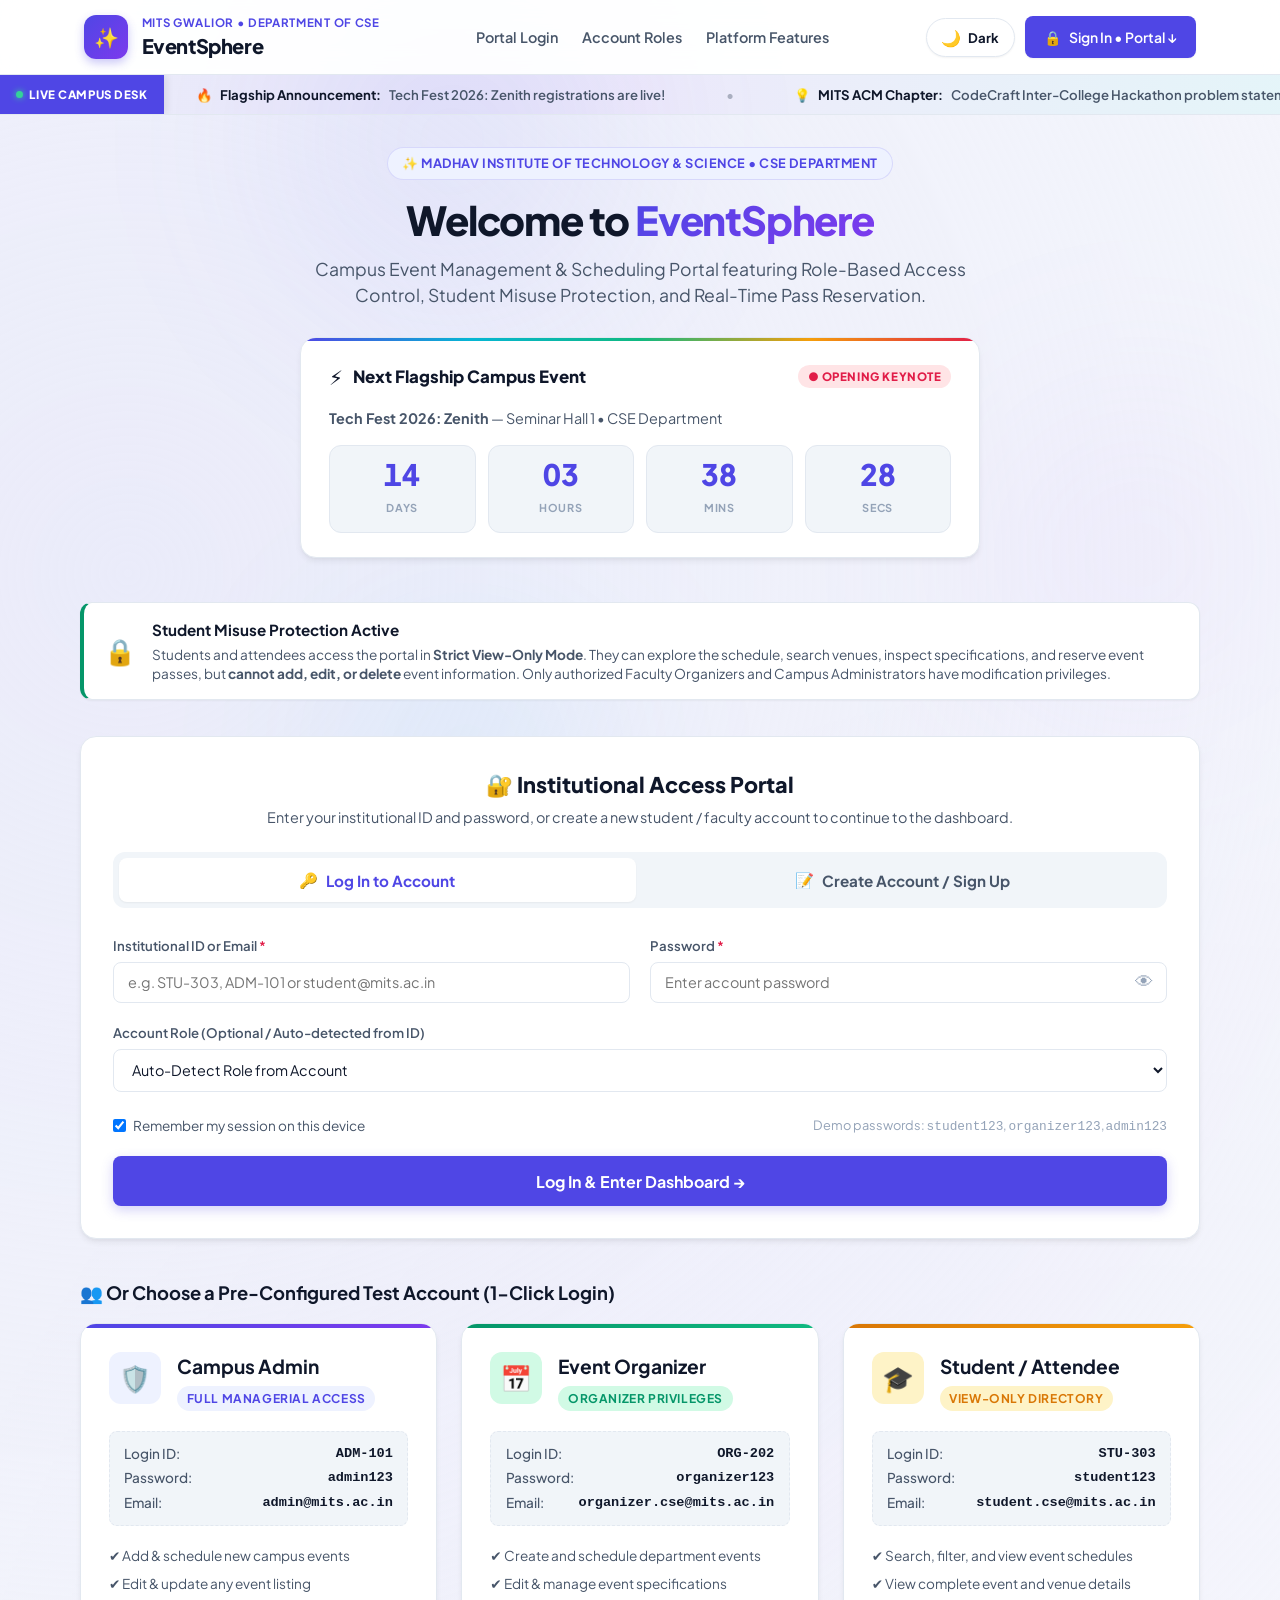
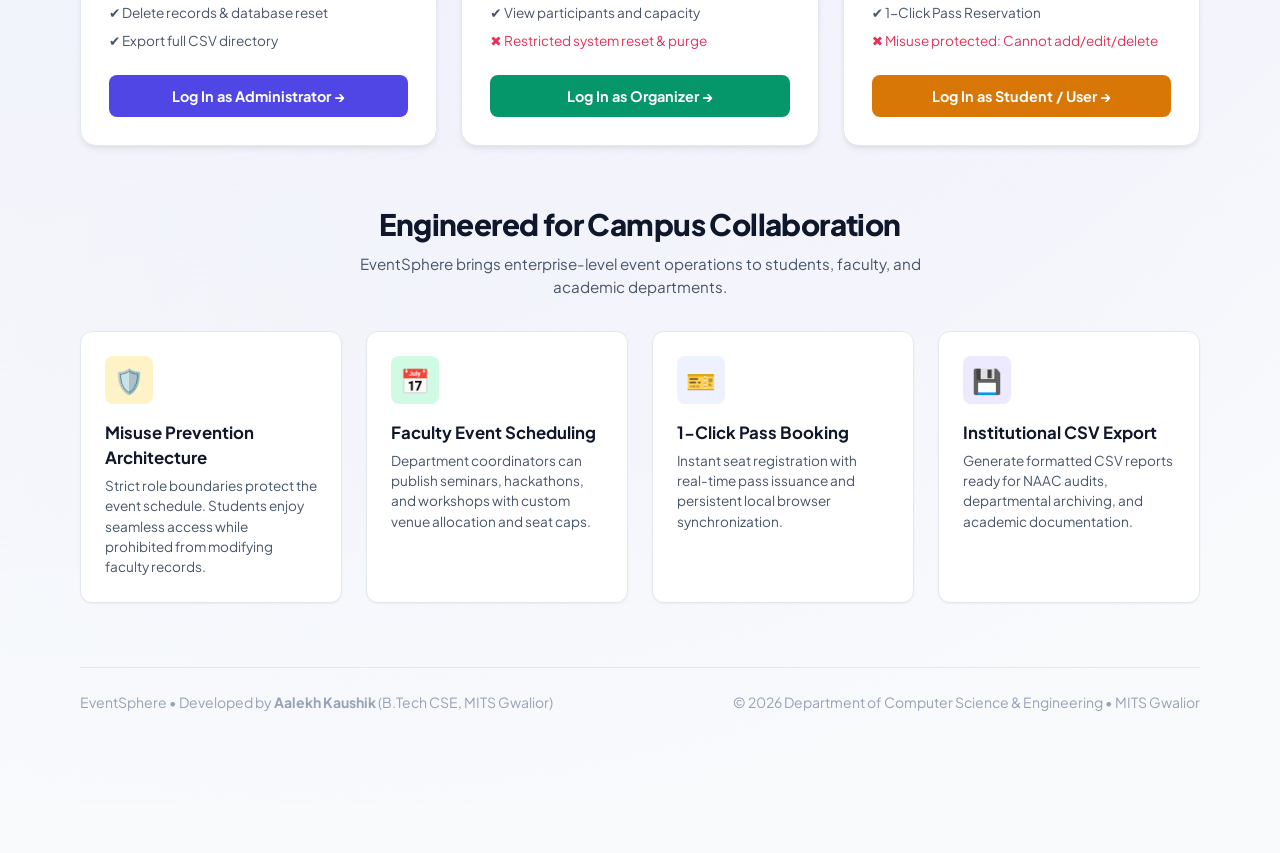
==== commit 1363c845: "Add files via upload" ====
--- a/dashboard.html
+++ b/dashboard.html
@@ -8,7 +8,7 @@
     <meta name="author" content="Aalekh Kaushik">
     <title>EventSphere EMS | Dashboard</title>
 
-    <!-- Immediate Authentication Guard -->
+    <!-- Immediate Authentication & Theme Guard -->
     <script>
         (function() {
             try {
@@ -19,6 +19,10 @@
             } catch (e) {
                 window.location.replace("index.html");
             }
+            var theme = localStorage.getItem("eventsphere_theme");
+            if (theme === "dark" || (!theme && window.matchMedia("(prefers-color-scheme: dark)").matches)) {
+                document.documentElement.setAttribute("data-theme", "dark");
+            }
         })();
     </script>
 
@@ -30,6 +34,13 @@
 </head>
 
 <body>
+
+    <!-- Ambient Glowing Background Orbs -->
+    <div class="ambient-glow-wrap" aria-hidden="true">
+        <div class="ambient-orb orb-1"></div>
+        <div class="ambient-orb orb-2"></div>
+        <div class="ambient-orb orb-3"></div>
+    </div>
 
     <!-- App Wrapper (Dashboard) -->
     <div id="appLayout" class="app-layout">
@@ -50,6 +61,12 @@
                 </div>
 
                 <div class="header-actions">
+                    <button type="button" id="themeToggleBtn" class="theme-toggle-btn" title="Toggle Dark/Light Mode">
+                        <span class="theme-icon">🌙</span> <span class="theme-label">Dark</span>
+                    </button>
+                    <button type="button" id="soundToggleBtn" class="sound-toggle-btn" title="Toggle Sound FX">
+                        <span id="soundIcon">🔔</span>
+                    </button>
                     <button type="button" id="openAddModalBtn" class="btn btn-primary">
                         <span class="btn-icon">+</span> Add New Event
                     </button>
@@ -178,6 +195,20 @@
                 </div>
             </section>
 
+            <!-- Event Mix / Category Distribution Analytics Card -->
+            <section class="category-mix-card" aria-label="Event Distribution Analytics">
+                <div class="category-mix-header">
+                    <span>⚡ Department Event Allocation Mix</span>
+                    <span id="mixTotalBadge" style="font-size: 0.75rem; color: var(--text-tertiary);">Calculating...</span>
+                </div>
+                <div class="category-mix-bar" id="categoryMixBar">
+                    <!-- Populated dynamically via script.js -->
+                </div>
+                <div class="category-mix-legend" id="categoryMixLegend">
+                    <!-- Populated dynamically via script.js -->
+                </div>
+            </section>
+
             <!-- Interactive Control Bar -->
             <section class="controls-card">
                 <div class="search-box">
@@ -404,6 +435,86 @@
         </div>
     </div>
 
+    <!-- Modal: Digital VIP Boarding Pass Ticket -->
+    <div id="ticketModal" class="modal-overlay hidden" aria-hidden="true" role="dialog">
+        <div class="ticket-modal-card">
+            <div class="ticket-header-strip">
+                <div style="display: flex; justify-content: space-between; align-items: flex-start;">
+                    <div class="ticket-hologram-badge">&#10024; Verified Student Pass</div>
+                    <button type="button" id="closeTicketModalBtn" class="btn-close" style="color: #ffffff;" aria-label="Close pass dialog">&times;</button>
+                </div>
+                <h3 class="ticket-title" id="ticketEventName">Event Name</h3>
+                <div class="ticket-sub" id="ticketEventSub">Category &bull; Venue</div>
+            </div>
+
+            <div class="ticket-body">
+                <div class="ticket-info-grid">
+                    <div>
+                        <div class="ticket-field-label">Attendee Name</div>
+                        <div class="ticket-field-val" id="ticketAttendeeName">--</div>
+                    </div>
+                    <div>
+                        <div class="ticket-field-label">Institutional ID</div>
+                        <div class="ticket-field-val" id="ticketAttendeeId">--</div>
+                    </div>
+                    <div>
+                        <div class="ticket-field-label">Event Date &amp; Time</div>
+                        <div class="ticket-field-val" id="ticketDateTime">--</div>
+                    </div>
+                    <div>
+                        <div class="ticket-field-label">Venue Location</div>
+                        <div class="ticket-field-val" id="ticketVenue">--</div>
+                    </div>
+                    <div>
+                        <div class="ticket-field-label">Pass Reference Code</div>
+                        <div class="ticket-field-val" id="ticketPassCode" style="font-family: monospace; color: var(--primary);">--</div>
+                    </div>
+                    <div>
+                        <div class="ticket-field-label">Verification Status</div>
+                        <div class="ticket-field-val" style="color: var(--emerald);">&#9679; CONFIRMED</div>
+                    </div>
+                </div>
+
+                <!-- Perforation Notch Cutouts -->
+                <div class="ticket-perforation-divider"></div>
+
+                <!-- Simulated Barcode & QR Code Section -->
+                <div class="ticket-barcode-section">
+                    <div class="barcode-strip" title="Simulated Security Barcode" aria-hidden="true">
+                        <span class="barcode-line" style="width: 4px;"></span>
+                        <span class="barcode-line" style="width: 2px;"></span>
+                        <span class="barcode-line" style="width: 6px;"></span>
+                        <span class="barcode-line" style="width: 3px;"></span>
+                        <span class="barcode-line" style="width: 1px;"></span>
+                        <span class="barcode-line" style="width: 5px;"></span>
+                        <span class="barcode-line" style="width: 2px;"></span>
+                        <span class="barcode-line" style="width: 7px;"></span>
+                        <span class="barcode-line" style="width: 3px;"></span>
+                        <span class="barcode-line" style="width: 2px;"></span>
+                        <span class="barcode-line" style="width: 5px;"></span>
+                        <span class="barcode-line" style="width: 4px;"></span>
+                        <span class="barcode-line" style="width: 1px;"></span>
+                        <span class="barcode-line" style="width: 6px;"></span>
+                        <span class="barcode-line" style="width: 3px;"></span>
+                        <span class="barcode-line" style="width: 4px;"></span>
+                        <span class="barcode-line" style="width: 2px;"></span>
+                        <span class="barcode-line" style="width: 5px;"></span>
+                    </div>
+                    <div class="ticket-qr-box" title="Scan to verify pass">&#9638;</div>
+                </div>
+            </div>
+
+            <div class="ticket-footer-actions">
+                <button type="button" id="printTicketBtn" class="btn btn-primary">
+                    <span>&#128424;</span> Print / Download Pass
+                </button>
+                <button type="button" id="doneTicketBtn" class="btn btn-secondary">
+                    Done
+                </button>
+            </div>
+        </div>
+    </div>
+
     <!-- Toast Notification Container -->
     <div id="toastNotification" class="toast-box">Notification message</div>
 
--- a/styles.css
+++ b/styles.css
@@ -30,6 +30,10 @@
     --border: #e2e8f0;
     --border-hover: #cbd5e1;
 
+    --header-bg: rgba(255, 255, 255, 0.88);
+    --glass-bg: rgba(255, 255, 255, 0.75);
+    --glass-border: rgba(255, 255, 255, 0.45);
+
     --radius-sm: 8px;
     --radius-md: 12px;
     --radius-lg: 16px;
@@ -42,6 +46,43 @@
 
     --transition: all 0.2s cubic-bezier(0.4, 0, 0.2, 1);
     --font: 'Plus Jakarta Sans', system-ui, -apple-system, sans-serif;
+}
+
+/* --- Dark Theme Palette (Creative Cyber / Obsidian Glow) --- */
+[data-theme="dark"] {
+    --primary: #6366f1;
+    --primary-hover: #818cf8;
+    --primary-light: rgba(99, 102, 241, 0.16);
+    --primary-ring: rgba(99, 102, 241, 0.35);
+
+    --emerald: #10b981;
+    --emerald-light: rgba(16, 185, 129, 0.16);
+    --amber: #f59e0b;
+    --amber-light: rgba(245, 158, 11, 0.16);
+    --purple: #a855f7;
+    --purple-light: rgba(168, 85, 247, 0.16);
+    --rose: #f43f5e;
+    --rose-light: rgba(244, 63, 94, 0.16);
+
+    --bg-page: #0a0e17;
+    --bg-surface: #111827;
+    --bg-subtle: #1e293b;
+
+    --text-primary: #f8fafc;
+    --text-secondary: #94a3b8;
+    --text-tertiary: #64748b;
+
+    --border: #1e293b;
+    --border-hover: #334155;
+
+    --header-bg: rgba(17, 24, 39, 0.88);
+    --glass-bg: rgba(17, 24, 39, 0.75);
+    --glass-border: rgba(255, 255, 255, 0.08);
+
+    --shadow-sm: 0 1px 3px 0 rgba(0, 0, 0, 0.4);
+    --shadow-md: 0 6px 16px -2px rgba(0, 0, 0, 0.5);
+    --shadow-lg: 0 12px 28px -4px rgba(0, 0, 0, 0.65);
+    --shadow-modal: 0 25px 50px -12px rgba(0, 0, 0, 0.85);
 }
 
 *, *::before, *::after {
@@ -83,13 +124,12 @@
 
 /* --- App Header --- */
 .app-header {
-    background-color: var(--bg-surface);
+    background-color: var(--header-bg);
     border-bottom: 1px solid var(--border);
     position: sticky;
     top: 0;
     z-index: 50;
-    backdrop-filter: blur(8px);
-    background-color: rgba(255, 255, 255, 0.9);
+    backdrop-filter: blur(12px);
 }
 
 .header-inner {
@@ -360,6 +400,8 @@
     font-size: 0.9rem;
     border: 1px solid var(--border);
     border-radius: var(--radius-sm);
+    background-color: var(--bg-surface);
+    color: var(--text-primary);
     outline: none;
     transition: var(--transition);
 }
@@ -492,7 +534,7 @@
 }
 
 .data-table tbody tr:hover {
-    background-color: #fafbfd;
+    background-color: var(--bg-subtle);
 }
 
 .title-cell strong {
@@ -718,6 +760,8 @@
     font-size: 0.875rem;
     border: 1px solid var(--border);
     border-radius: var(--radius-sm);
+    background-color: var(--bg-surface);
+    color: var(--text-primary);
     outline: none;
     transition: var(--transition);
 }
@@ -746,7 +790,7 @@
 .modal-footer {
     padding: 1.25rem 1.75rem;
     border-top: 1px solid var(--border);
-    background: #fafbfd;
+    background: var(--bg-subtle);
     display: flex;
     justify-content: flex-end;
     gap: 0.75rem;
@@ -966,7 +1010,7 @@
 
 /* Security Highlight Banner on Login */
 .security-callout-banner {
-    background: #ffffff;
+    background: var(--bg-surface);
     border: 1px solid var(--border);
     border-left: 4px solid var(--emerald);
     border-radius: var(--radius-md);
@@ -1259,7 +1303,8 @@
     border-radius: var(--radius-sm);
     font-family: inherit;
     font-size: 0.9rem;
-    background: #ffffff;
+    background: var(--bg-surface);
+    color: var(--text-primary);
     transition: var(--transition);
 }
 
@@ -1546,12 +1591,12 @@
 
 /* Home Sticky Navbar */
 .home-nav {
-    background: rgba(255, 255, 255, 0.95);
+    background: var(--header-bg);
     border-bottom: 1px solid var(--border);
     position: sticky;
     top: 0;
     z-index: 50;
-    backdrop-filter: blur(8px);
+    backdrop-filter: blur(12px);
 }
 
 .home-nav-inner {
@@ -1668,7 +1713,7 @@
 }
 
 .auth-tab-btn.active {
-    background: #ffffff;
+    background: var(--bg-surface);
     color: var(--primary);
     box-shadow: var(--shadow-sm);
 }
@@ -1840,3 +1885,620 @@
 }
 
 
+
+/* ==========================================================================
+   Creative Enhancements - Ambient Glow, Modern Glass, Ticker & Passes
+   ========================================================================== */
+
+/* Ambient Glow Dynamic Background Orbs */
+.ambient-glow-wrap {
+    position: fixed;
+    top: 0;
+    left: 0;
+    width: 100vw;
+    height: 100vh;
+    pointer-events: none;
+    overflow: hidden;
+    z-index: 0;
+}
+
+.ambient-orb {
+    position: absolute;
+    border-radius: 50%;
+    filter: blur(90px);
+    opacity: 0.35;
+    animation: floatOrb 20s ease-in-out infinite alternate;
+}
+
+[data-theme="dark"] .ambient-orb {
+    opacity: 0.45;
+}
+
+.orb-1 {
+    width: 520px;
+    height: 520px;
+    background: radial-gradient(circle, rgba(99, 102, 241, 0.45) 0%, transparent 70%);
+    top: -120px;
+    left: 15%;
+}
+
+.orb-2 {
+    width: 480px;
+    height: 480px;
+    background: radial-gradient(circle, rgba(168, 85, 247, 0.4) 0%, transparent 70%);
+    top: 35%;
+    right: -100px;
+    animation-delay: -7s;
+    animation-duration: 24s;
+}
+
+.orb-3 {
+    width: 420px;
+    height: 420px;
+    background: radial-gradient(circle, rgba(14, 165, 233, 0.35) 0%, transparent 70%);
+    bottom: -60px;
+    left: 20%;
+    animation-delay: -12s;
+    animation-duration: 28s;
+}
+
+@keyframes floatOrb {
+    0% { transform: translate(0, 0) scale(1); }
+    50% { transform: translate(45px, 35px) scale(1.08); }
+    100% { transform: translate(-35px, 50px) scale(0.96); }
+}
+
+/* Ensure content sits cleanly above ambient orbs */
+.home-nav, .app-header, main, .app-layout, .login-screen, .app-footer, .modal-overlay, .toast-box {
+    position: relative;
+    z-index: 1;
+}
+
+/* Theme Toggle Button & Sound FX Button */
+.theme-toggle-btn, .sound-toggle-btn {
+    display: inline-flex;
+    align-items: center;
+    gap: 0.45rem;
+    padding: 0.5rem 0.9rem;
+    font-family: inherit;
+    font-size: 0.825rem;
+    font-weight: 700;
+    border-radius: var(--radius-full);
+    border: 1px solid var(--border);
+    background: var(--bg-surface);
+    color: var(--text-primary);
+    cursor: pointer;
+    transition: var(--transition);
+    box-shadow: var(--shadow-sm);
+}
+
+.theme-toggle-btn:hover, .sound-toggle-btn:hover {
+    border-color: var(--primary);
+    transform: translateY(-1px);
+    box-shadow: 0 4px 12px rgba(99, 102, 241, 0.2);
+}
+
+.theme-icon {
+    font-size: 1rem;
+    display: inline-block;
+    transition: transform 0.4s ease;
+}
+
+.theme-toggle-btn:hover .theme-icon {
+    transform: rotate(25deg) scale(1.15);
+}
+
+/* Live Campus Marquee Ticker */
+.campus-ticker-wrap {
+    background: linear-gradient(90deg, rgba(79, 70, 229, 0.08) 0%, rgba(124, 58, 237, 0.08) 50%, rgba(6, 182, 212, 0.08) 100%);
+    border-bottom: 1px solid var(--border);
+    overflow: hidden;
+    white-space: nowrap;
+    display: flex;
+    align-items: center;
+    height: 40px;
+    font-size: 0.825rem;
+    font-weight: 600;
+    color: var(--text-secondary);
+    position: relative;
+    z-index: 10;
+}
+
+[data-theme="dark"] .campus-ticker-wrap {
+    background: linear-gradient(90deg, rgba(99, 102, 241, 0.15) 0%, rgba(168, 85, 247, 0.15) 50%, rgba(14, 165, 233, 0.15) 100%);
+}
+
+.ticker-badge {
+    background: var(--primary);
+    color: #ffffff;
+    font-size: 0.72rem;
+    font-weight: 800;
+    text-transform: uppercase;
+    letter-spacing: 0.05em;
+    padding: 0 1rem;
+    display: inline-flex;
+    align-items: center;
+    gap: 0.4rem;
+    height: 100%;
+    flex-shrink: 0;
+    z-index: 2;
+    box-shadow: 2px 0 8px rgba(0, 0, 0, 0.1);
+}
+
+.ticker-pulse {
+    width: 7px;
+    height: 7px;
+    background: #34d399;
+    border-radius: 50%;
+    display: inline-block;
+    box-shadow: 0 0 6px #34d399;
+    animation: pulseDot 1.5s infinite;
+}
+
+@keyframes pulseDot {
+    0%, 100% { opacity: 1; transform: scale(1); }
+    50% { opacity: 0.4; transform: scale(0.8); }
+}
+
+.ticker-track {
+    display: inline-flex;
+    align-items: center;
+    gap: 3.5rem;
+    padding-left: 2rem;
+    animation: marqueeScroll 35s linear infinite;
+}
+
+.campus-ticker-wrap:hover .ticker-track {
+    animation-play-state: paused;
+}
+
+@keyframes marqueeScroll {
+    0% { transform: translateX(0); }
+    100% { transform: translateX(-50%); }
+}
+
+.ticker-item {
+    display: inline-flex;
+    align-items: center;
+    gap: 0.5rem;
+}
+
+.ticker-item strong {
+    color: var(--text-primary);
+}
+
+.ticker-sep {
+    opacity: 0.4;
+    margin: 0 0.25rem;
+}
+
+/* Flagship Event Live Countdown Widget */
+.event-countdown-card {
+    background: var(--bg-surface);
+    border: 1px solid var(--border);
+    border-radius: var(--radius-lg);
+    padding: 1.5rem 1.75rem;
+    margin: 1.75rem auto 2.25rem;
+    max-width: 680px;
+    box-shadow: var(--shadow-md);
+    position: relative;
+    overflow: hidden;
+    backdrop-filter: blur(8px);
+}
+
+.event-countdown-card::before {
+    content: '';
+    position: absolute;
+    top: 0;
+    left: 0;
+    right: 0;
+    height: 3px;
+    background: linear-gradient(90deg, #4f46e5, #06b6d4, #10b981, #f59e0b, #e11d48);
+}
+
+.countdown-header {
+    display: flex;
+    align-items: center;
+    justify-content: space-between;
+    margin-bottom: 1rem;
+    flex-wrap: wrap;
+    gap: 0.5rem;
+}
+
+.countdown-title-wrap {
+    display: flex;
+    align-items: center;
+    gap: 0.6rem;
+}
+
+.countdown-title-wrap h4 {
+    font-size: 1.05rem;
+    font-weight: 800;
+    color: var(--text-primary);
+}
+
+.countdown-tag {
+    font-size: 0.72rem;
+    font-weight: 800;
+    letter-spacing: 0.05em;
+    text-transform: uppercase;
+    background: var(--rose-light);
+    color: var(--rose);
+    padding: 0.2rem 0.6rem;
+    border-radius: var(--radius-full);
+}
+
+.countdown-timer-grid {
+    display: grid;
+    grid-template-columns: repeat(4, 1fr);
+    gap: 0.75rem;
+}
+
+.countdown-block {
+    background: var(--bg-subtle);
+    border: 1px solid var(--border);
+    border-radius: var(--radius-md);
+    padding: 0.85rem 0.5rem;
+    text-align: center;
+    transition: var(--transition);
+}
+
+.countdown-block:hover {
+    transform: translateY(-2px);
+    border-color: var(--primary);
+}
+
+.countdown-num {
+    font-size: 1.85rem;
+    font-weight: 800;
+    color: var(--primary);
+    font-variant-numeric: tabular-nums;
+    line-height: 1;
+    display: block;
+    margin-bottom: 0.3rem;
+}
+
+.countdown-label {
+    font-size: 0.68rem;
+    font-weight: 700;
+    color: var(--text-tertiary);
+    text-transform: uppercase;
+    letter-spacing: 0.06em;
+}
+
+/* Calendar Tear-Sheet Date Badge */
+.calendar-date-badge {
+    width: 48px;
+    border-radius: 8px;
+    overflow: hidden;
+    border: 1px solid var(--border);
+    background: var(--bg-surface);
+    display: flex;
+    flex-direction: column;
+    text-align: center;
+    box-shadow: var(--shadow-sm);
+    flex-shrink: 0;
+}
+
+.cal-month {
+    background: var(--primary);
+    color: #ffffff;
+    font-size: 0.65rem;
+    font-weight: 800;
+    text-transform: uppercase;
+    letter-spacing: 0.05em;
+    padding: 0.15rem 0;
+    line-height: 1.2;
+}
+
+.cal-day {
+    font-size: 1.15rem;
+    font-weight: 800;
+    color: var(--text-primary);
+    padding: 0.15rem 0;
+    line-height: 1.1;
+}
+
+/* Capacity Fill Rate Progress Bar */
+.capacity-bar-wrap {
+    margin-top: 0.65rem;
+    display: flex;
+    flex-direction: column;
+    gap: 0.3rem;
+}
+
+.capacity-bar-header {
+    display: flex;
+    justify-content: space-between;
+    align-items: center;
+    font-size: 0.75rem;
+    font-weight: 600;
+    color: var(--text-secondary);
+}
+
+.capacity-track {
+    width: 100%;
+    height: 6px;
+    background: var(--bg-subtle);
+    border-radius: var(--radius-full);
+    overflow: hidden;
+    position: relative;
+}
+
+.capacity-fill {
+    height: 100%;
+    border-radius: var(--radius-full);
+    transition: width 0.6s cubic-bezier(0.4, 0, 0.2, 1);
+}
+
+.fill-emerald {
+    background: linear-gradient(90deg, #10b981, #34d399);
+}
+
+.fill-amber {
+    background: linear-gradient(90deg, #f59e0b, #fbbf24);
+}
+
+.fill-rose {
+    background: linear-gradient(90deg, #f43f5e, #fb7185);
+}
+
+/* Category Distribution Breakdown Mix */
+.category-mix-card {
+    background: var(--bg-surface);
+    border: 1px solid var(--border);
+    border-radius: var(--radius-md);
+    padding: 1.1rem 1.4rem;
+    box-shadow: var(--shadow-sm);
+}
+
+.category-mix-header {
+    display: flex;
+    justify-content: space-between;
+    align-items: center;
+    margin-bottom: 0.65rem;
+    font-size: 0.85rem;
+    font-weight: 700;
+    color: var(--text-primary);
+}
+
+.category-mix-bar {
+    width: 100%;
+    height: 10px;
+    border-radius: var(--radius-full);
+    overflow: hidden;
+    display: flex;
+    background: var(--bg-subtle);
+}
+
+.mix-segment {
+    height: 100%;
+    transition: width 0.5s ease;
+    position: relative;
+}
+
+.mix-tech { background: #4f46e5; }
+.mix-hack { background: #10b981; }
+.mix-work { background: #f59e0b; }
+.mix-semi { background: #a855f7; }
+.mix-cult { background: #f43f5e; }
+.mix-spor { background: #ea580c; }
+
+.category-mix-legend {
+    display: flex;
+    flex-wrap: wrap;
+    gap: 1.15rem;
+    margin-top: 0.75rem;
+    font-size: 0.75rem;
+    color: var(--text-secondary);
+}
+
+.legend-item {
+    display: flex;
+    align-items: center;
+    gap: 0.35rem;
+}
+
+.legend-dot {
+    width: 8px;
+    height: 8px;
+    border-radius: 50%;
+}
+
+/* Digital VIP Boarding Pass / Ticket Modal */
+.ticket-modal-card {
+    background: var(--bg-surface);
+    border-radius: var(--radius-lg);
+    box-shadow: var(--shadow-modal);
+    width: 100%;
+    max-width: 520px;
+    overflow: hidden;
+    border: 1px solid var(--border);
+    animation: ticketSlide 0.3s cubic-bezier(0.16, 1, 0.3, 1);
+    position: relative;
+}
+
+@keyframes ticketSlide {
+    from { transform: translateY(30px) scale(0.95); opacity: 0; }
+    to { transform: translateY(0) scale(1); opacity: 1; }
+}
+
+.ticket-header-strip {
+    background: linear-gradient(135deg, #1e1b4b 0%, #312e81 50%, #4338ca 100%);
+    color: #ffffff;
+    padding: 1.5rem 1.75rem;
+    position: relative;
+    overflow: hidden;
+}
+
+.ticket-header-strip::after {
+    content: '';
+    position: absolute;
+    top: -50%;
+    right: -20%;
+    width: 200px;
+    height: 200px;
+    background: radial-gradient(circle, rgba(255, 255, 255, 0.15) 0%, transparent 70%);
+    border-radius: 50%;
+}
+
+.ticket-hologram-badge {
+    display: inline-flex;
+    align-items: center;
+    gap: 0.4rem;
+    font-size: 0.7rem;
+    font-weight: 800;
+    text-transform: uppercase;
+    letter-spacing: 0.08em;
+    background: linear-gradient(90deg, rgba(255, 255, 255, 0.2), rgba(255, 255, 255, 0.35), rgba(255, 255, 255, 0.2));
+    background-size: 200% auto;
+    animation: shimmerHolo 3s linear infinite;
+    padding: 0.25rem 0.65rem;
+    border-radius: var(--radius-full);
+    margin-bottom: 0.65rem;
+    border: 1px solid rgba(255, 255, 255, 0.25);
+}
+
+@keyframes shimmerHolo {
+    0% { background-position: 0% center; }
+    100% { background-position: 200% center; }
+}
+
+.ticket-title {
+    font-size: 1.35rem;
+    font-weight: 800;
+    letter-spacing: -0.01em;
+    margin-bottom: 0.25rem;
+    line-height: 1.25;
+}
+
+.ticket-sub {
+    font-size: 0.8rem;
+    color: #c7d2fe;
+}
+
+.ticket-body {
+    padding: 1.5rem 1.75rem;
+}
+
+.ticket-info-grid {
+    display: grid;
+    grid-template-columns: repeat(2, 1fr);
+    gap: 1rem;
+    margin-bottom: 1.25rem;
+}
+
+.ticket-field-label {
+    font-size: 0.72rem;
+    font-weight: 700;
+    color: var(--text-tertiary);
+    text-transform: uppercase;
+    letter-spacing: 0.05em;
+    margin-bottom: 0.2rem;
+}
+
+.ticket-field-val {
+    font-size: 0.95rem;
+    font-weight: 700;
+    color: var(--text-primary);
+}
+
+/* Perforation Divider with Circular Notch Cutouts */
+.ticket-perforation-divider {
+    position: relative;
+    border-top: 2px dashed var(--border);
+    margin: 1.25rem -1.75rem;
+}
+
+.ticket-perforation-divider::before,
+.ticket-perforation-divider::after {
+    content: '';
+    position: absolute;
+    top: -12px;
+    width: 24px;
+    height: 24px;
+    background: rgba(15, 23, 42, 0.55);
+    border-radius: 50%;
+}
+
+.ticket-perforation-divider::before {
+    left: -12px;
+}
+
+.ticket-perforation-divider::after {
+    right: -12px;
+}
+
+/* Simulated High-Tech Barcode & QR Code */
+.ticket-barcode-section {
+    display: flex;
+    align-items: center;
+    justify-content: space-between;
+    gap: 1.25rem;
+    padding-top: 0.5rem;
+}
+
+.barcode-strip {
+    display: flex;
+    align-items: stretch;
+    gap: 3px;
+    height: 48px;
+    padding: 4px 8px;
+    background: var(--bg-subtle);
+    border-radius: 6px;
+    flex: 1;
+}
+
+.barcode-line {
+    background: var(--text-primary);
+    border-radius: 1px;
+}
+
+.ticket-qr-box {
+    width: 60px;
+    height: 60px;
+    background: var(--bg-subtle);
+    border: 1px solid var(--border);
+    border-radius: 8px;
+    display: flex;
+    align-items: center;
+    justify-content: center;
+    font-size: 2rem;
+    flex-shrink: 0;
+}
+
+.ticket-footer-actions {
+    padding: 1rem 1.75rem;
+    background: var(--bg-subtle);
+    border-top: 1px solid var(--border);
+    display: flex;
+    justify-content: flex-end;
+    gap: 0.75rem;
+}
+
+/* Print Stylesheet for Official Passes */
+@media print {
+    body * {
+        visibility: hidden !important;
+    }
+    #ticketModal, #ticketModal * {
+        visibility: visible !important;
+    }
+    #ticketModal {
+        position: absolute !important;
+        left: 0 !important;
+        top: 0 !important;
+        width: 100% !important;
+        height: auto !important;
+        background: none !important;
+        padding: 0 !important;
+    }
+    .ticket-modal-card {
+        box-shadow: none !important;
+        border: 2px solid #000 !important;
+        max-width: 100% !important;
+    }
+    .ticket-footer-actions, .ambient-glow-wrap, .btn-close {
+        display: none !important;
+    }
+}
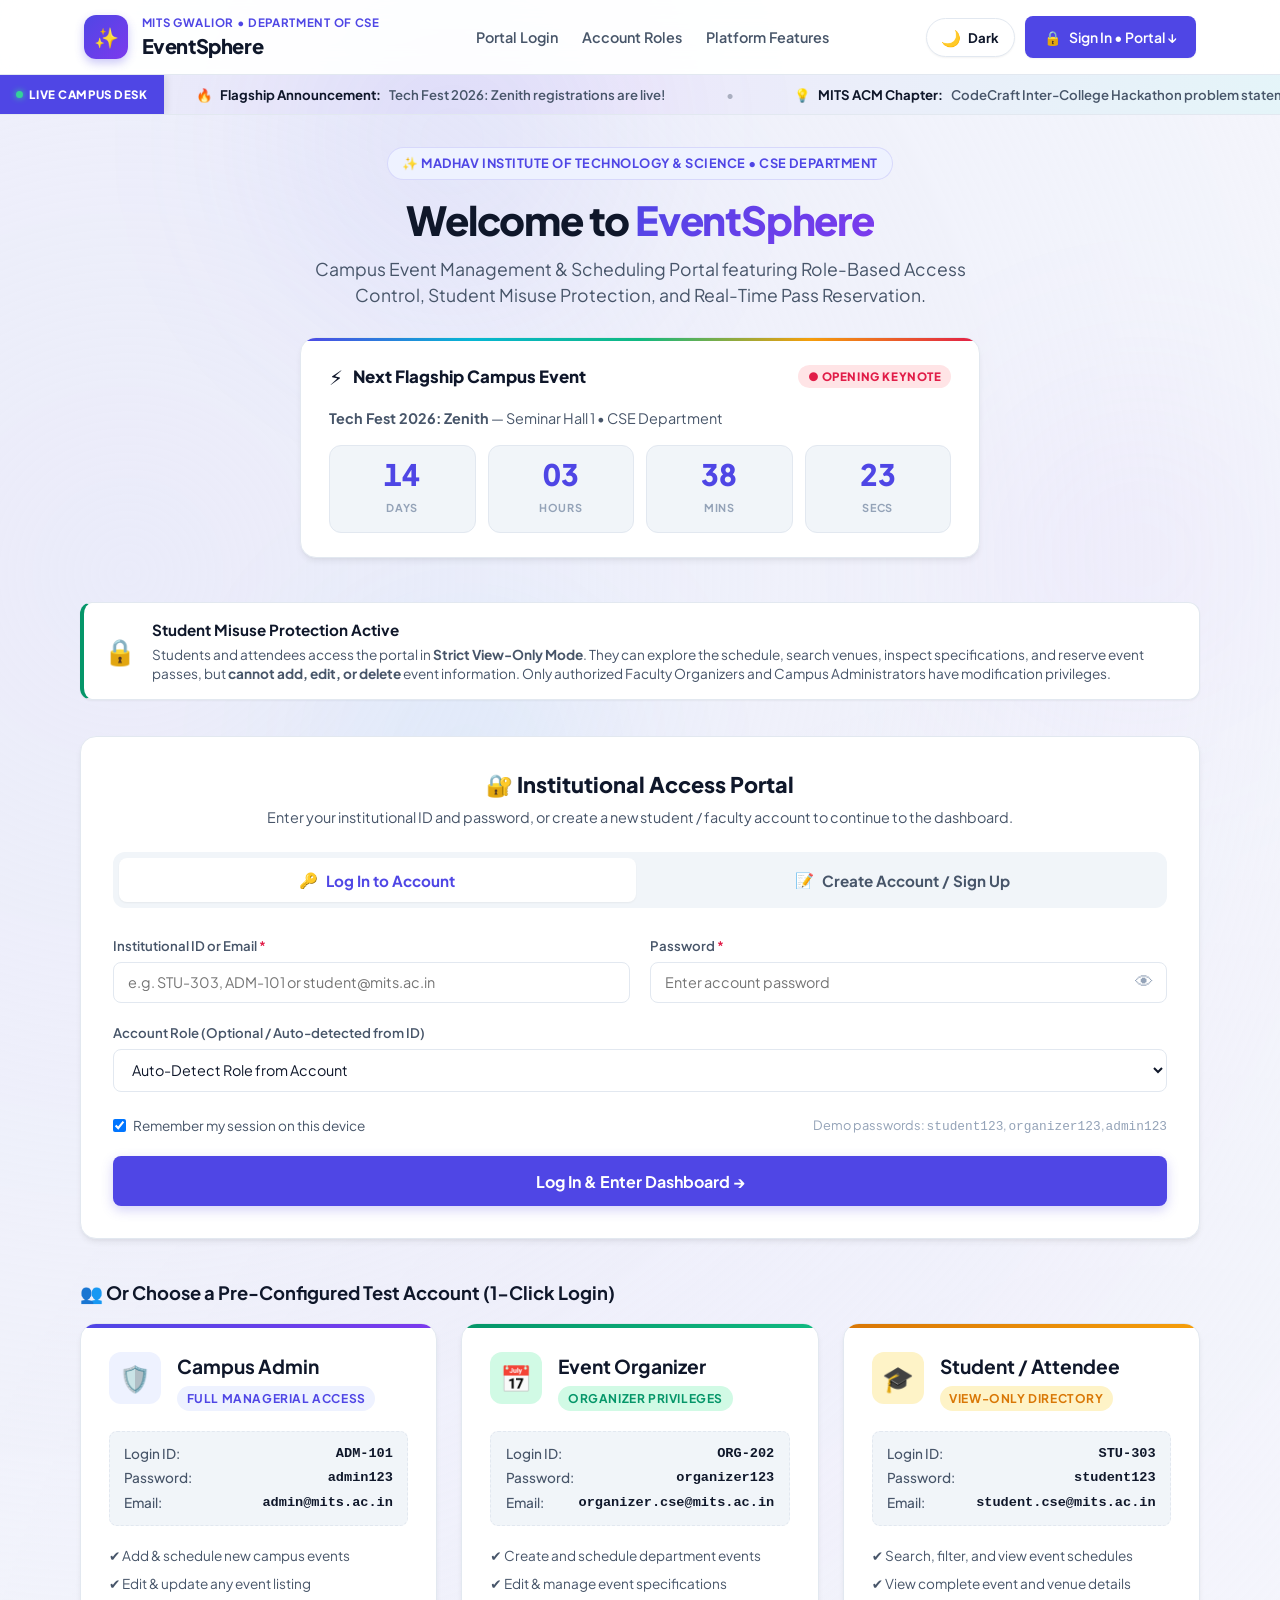
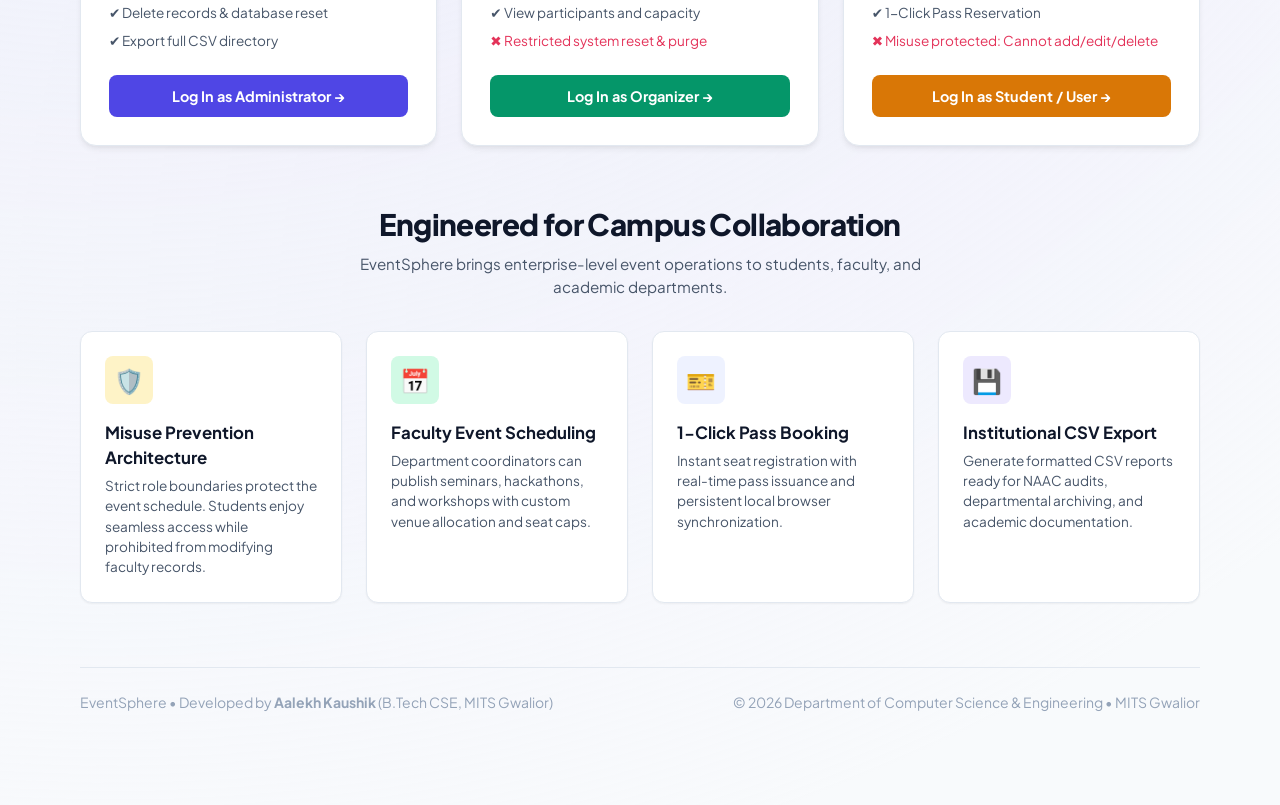
==== commit d5594775: "Add files via upload" ====
--- a/dashboard.html
+++ b/dashboard.html
@@ -91,32 +91,53 @@
                         <!-- Floating Profile Card (Consists of ID and Email Address) -->
                         <div id="profileDropdown" class="profile-dropdown hidden">
                             <div class="profile-dropdown-header">
-                                <div class="profile-avatar large" id="dropdownProfileAvatar">&#128100;</div>
+                                <div class="profile-avatar-wrap">
+                                    <div class="profile-avatar large" id="dropdownProfileAvatar">&#128100;</div>
+                                    <span class="profile-status-dot" title="Active Verified Session"></span>
+                                </div>
                                 <div class="profile-dropdown-meta">
                                     <span class="profile-dropdown-name" id="dropdownProfileName">User Profile</span>
                                     <span class="role-pill" id="dropdownRolePill">Active Role</span>
                                 </div>
                             </div>
+
                             <div class="profile-dropdown-body">
                                 <div class="profile-info-item">
-                                    <span class="info-label">User ID</span>
-                                    <span class="info-value" id="profileIdDisplay">--</span>
+                                    <span class="info-label">Institutional ID</span>
+                                    <span class="info-value" id="profileIdDisplay" style="font-family: monospace; font-weight: 700;">--</span>
                                 </div>
                                 <div class="profile-info-item">
                                     <span class="info-label">Email Address</span>
                                     <span class="info-value" id="profileEmailDisplay">--</span>
                                 </div>
                                 <div class="profile-info-item">
-                                    <span class="info-label">Access Level</span>
-                                    <span class="info-value" id="profilePermissionDisplay">--</span>
+                                    <span class="info-label">Active Permissions</span>
+                                    <span class="info-value" id="profilePermissionDisplay" style="font-size: 0.8rem; line-height: 1.35;">--</span>
                                 </div>
                             </div>
-                            <div class="profile-dropdown-footer" style="display: flex; flex-direction: column; gap: 0.5rem;">
+
+                            <!-- 1-Click Interactive Role Switcher Inside Profile -->
+                            <div class="profile-switcher-section">
+                                <div class="profile-switcher-title">⚡ Switch Active Role (1-Click Demo)</div>
+                                <div class="profile-role-buttons">
+                                    <button type="button" class="btn-role-pill" data-role="admin" onclick="switchUserRole('admin')" title="Switch to Campus Admin">
+                                        <span>🛡️</span> Admin
+                                    </button>
+                                    <button type="button" class="btn-role-pill" data-role="organizer" onclick="switchUserRole('organizer')" title="Switch to Event Organizer">
+                                        <span>📅</span> Organizer
+                                    </button>
+                                    <button type="button" class="btn-role-pill" data-role="student" onclick="switchUserRole('student')" title="Switch to Student">
+                                        <span>🎓</span> Student
+                                    </button>
+                                </div>
+                            </div>
+
+                            <div class="profile-dropdown-footer">
                                 <a href="index.html" class="btn btn-secondary btn-block" style="text-align: center; text-decoration: none; justify-content: center;">
                                     <span>&#127968;</span> Return to Home Page
                                 </a>
-                                <button type="button" id="logoutBtn" class="btn btn-secondary btn-block" style="color: var(--rose);">
-                                    <span>&#128274;</span> Log Out & Exit
+                                <button type="button" id="logoutBtn" class="btn btn-secondary btn-block btn-logout-danger">
+                                    <span>&#128274;</span> Log Out &amp; Exit
                                 </button>
                             </div>
                         </div>
--- a/styles.css
+++ b/styles.css
@@ -128,7 +128,7 @@
     border-bottom: 1px solid var(--border);
     position: sticky;
     top: 0;
-    z-index: 50;
+    z-index: 500;
     backdrop-filter: blur(12px);
 }
 
@@ -178,7 +178,9 @@
 .header-actions {
     display: flex;
     align-items: center;
-    gap: 0.6rem;
+    gap: 0.65rem;
+    flex-wrap: wrap;
+    justify-content: flex-end;
 }
 
 /* --- Buttons --- */
@@ -1325,17 +1327,29 @@
     display: flex;
     align-items: center;
     gap: 0.65rem;
-    padding: 0.35rem 0.75rem 0.35rem 0.4rem;
-    background: var(--bg-subtle);
+    padding: 0.35rem 0.85rem 0.35rem 0.45rem;
+    background: var(--bg-surface);
     border: 1px solid var(--border);
     border-radius: var(--radius-full);
     cursor: pointer;
     transition: var(--transition);
+    box-shadow: var(--shadow-sm);
 }
 
 .profile-trigger-btn:hover {
-    background: #e2e8f0;
-    border-color: var(--border-hover);
+    border-color: var(--primary);
+    transform: translateY(-1px);
+    box-shadow: 0 4px 12px rgba(99, 102, 241, 0.15);
+}
+
+.profile-trigger-btn[aria-expanded="true"] {
+    border-color: var(--primary);
+    box-shadow: 0 0 0 3px var(--primary-ring);
+    background: var(--bg-surface);
+}
+
+.profile-trigger-btn[aria-expanded="true"] .profile-caret {
+    transform: rotate(180deg);
 }
 
 .profile-avatar {
@@ -1392,21 +1406,29 @@
 .profile-caret {
     font-size: 0.75rem;
     color: var(--text-secondary);
+    transition: transform 0.25s ease;
 }
 
 /* Floating Profile Dropdown Card */
 .profile-dropdown {
     position: absolute;
-    top: calc(100% + 8px);
+    top: calc(100% + 10px);
     right: 0;
-    width: 320px;
+    width: 335px;
     background: var(--bg-surface);
     border: 1px solid var(--border);
     border-radius: var(--radius-lg);
-    box-shadow: var(--shadow-modal);
-    z-index: 100;
-    padding: 1.25rem;
-    animation: fadeInDown 0.18s cubic-bezier(0.16, 1, 0.3, 1);
+    box-shadow: 0 15px 35px -5px rgba(0, 0, 0, 0.2), 0 0 0 1px var(--border);
+    z-index: 1500;
+    padding: 1.35rem;
+    animation: fadeInDown 0.2s cubic-bezier(0.16, 1, 0.3, 1);
+    backdrop-filter: blur(16px);
+}
+
+[data-theme="dark"] .profile-dropdown {
+    background: #111827;
+    border-color: #1e293b;
+    box-shadow: 0 20px 45px -5px rgba(0, 0, 0, 0.65), 0 0 0 1px rgba(255, 255, 255, 0.08);
 }
 
 .profile-dropdown.hidden {
@@ -1428,8 +1450,25 @@
     display: flex;
     align-items: center;
     gap: 0.85rem;
-    padding-bottom: 1rem;
+    padding-bottom: 0.9rem;
     border-bottom: 1px solid var(--border);
+}
+
+.profile-avatar-wrap {
+    position: relative;
+    display: inline-block;
+}
+
+.profile-status-dot {
+    position: absolute;
+    bottom: 0;
+    right: 0;
+    width: 12px;
+    height: 12px;
+    background: #10b981;
+    border: 2px solid var(--bg-surface);
+    border-radius: 50%;
+    box-shadow: 0 0 6px rgba(16, 185, 129, 0.6);
 }
 
 .profile-dropdown-meta {
@@ -1439,9 +1478,10 @@
 }
 
 .profile-dropdown-name {
-    font-size: 0.95rem;
-    font-weight: 700;
-    color: var(--text-primary);
+    font-size: 1rem;
+    font-weight: 800;
+    color: var(--text-primary);
+    line-height: 1.2;
 }
 
 .role-pill {
@@ -1471,10 +1511,10 @@
 }
 
 .profile-dropdown-body {
-    padding: 1rem 0;
+    padding: 0.85rem 0;
     display: flex;
     flex-direction: column;
-    gap: 0.75rem;
+    gap: 0.65rem;
 }
 
 .profile-info-item {
@@ -1484,9 +1524,9 @@
 }
 
 .profile-info-item .info-label {
-    font-size: 0.725rem;
+    font-size: 0.68rem;
     text-transform: uppercase;
-    letter-spacing: 0.05em;
+    letter-spacing: 0.06em;
     color: var(--text-tertiary);
     font-weight: 700;
 }
@@ -1498,9 +1538,73 @@
     word-break: break-all;
 }
 
+/* 1-Click Interactive Role Switcher Section */
+.profile-switcher-section {
+    padding: 0.75rem 0;
+    border-top: 1px dashed var(--border);
+    border-bottom: 1px solid var(--border);
+    margin-bottom: 0.75rem;
+}
+
+.profile-switcher-title {
+    font-size: 0.72rem;
+    font-weight: 800;
+    color: var(--text-secondary);
+    text-transform: uppercase;
+    letter-spacing: 0.05em;
+    margin-bottom: 0.5rem;
+}
+
+.profile-role-buttons {
+    display: grid;
+    grid-template-columns: repeat(3, 1fr);
+    gap: 0.4rem;
+}
+
+.btn-role-pill {
+    padding: 0.45rem 0.25rem;
+    border-radius: var(--radius-sm);
+    border: 1px solid var(--border);
+    background: var(--bg-subtle);
+    color: var(--text-primary);
+    font-family: inherit;
+    font-size: 0.75rem;
+    font-weight: 700;
+    cursor: pointer;
+    transition: var(--transition);
+    display: flex;
+    align-items: center;
+    justify-content: center;
+    gap: 0.3rem;
+}
+
+.btn-role-pill:hover {
+    border-color: var(--primary);
+    background: var(--primary-light);
+    color: var(--primary);
+    transform: translateY(-1px);
+}
+
+.btn-role-pill.active {
+    background: var(--primary);
+    color: #ffffff;
+    border-color: var(--primary);
+    box-shadow: 0 2px 8px rgba(79, 70, 229, 0.3);
+}
+
 .profile-dropdown-footer {
-    padding-top: 0.85rem;
-    border-top: 1px solid var(--border);
+    display: flex;
+    flex-direction: column;
+    gap: 0.5rem;
+}
+
+.btn-logout-danger {
+    color: var(--rose) !important;
+}
+
+.btn-logout-danger:hover {
+    background: var(--rose-light) !important;
+    border-color: var(--rose) !important;
 }
 
 .btn-block {
@@ -1595,7 +1699,7 @@
     border-bottom: 1px solid var(--border);
     position: sticky;
     top: 0;
-    z-index: 50;
+    z-index: 500;
     backdrop-filter: blur(12px);
 }
 
@@ -1948,10 +2052,63 @@
     100% { transform: translate(-35px, 50px) scale(0.96); }
 }
 
-/* Ensure content sits cleanly above ambient orbs */
-.home-nav, .app-header, main, .app-layout, .login-screen, .app-footer, .modal-overlay, .toast-box {
+/* Stacking Context Hierarchy - Ensure Header & Dropdown Float Over Everything */
+.app-layout, .login-screen {
     position: relative;
     z-index: 1;
+}
+
+main, .main-content {
+    position: relative;
+    z-index: 2;
+}
+
+/* Headers must ALWAYS be sticky and stacked high above main content */
+.home-nav, .app-header {
+    position: sticky !important;
+    top: 0 !important;
+    z-index: 500 !important;
+}
+
+.profile-menu-container {
+    position: relative;
+    z-index: 600;
+}
+
+/* Profile Dropdown must float cleanly above all banners, cards, and heroes */
+.profile-dropdown {
+    z-index: 1000 !important;
+}
+
+/* Modals must ALWAYS be fixed, centered overlays on top of everything */
+.modal-overlay {
+    position: fixed !important;
+    inset: 0 !important;
+    top: 0 !important;
+    left: 0 !important;
+    right: 0 !important;
+    bottom: 0 !important;
+    width: 100vw !important;
+    height: 100vh !important;
+    background-color: rgba(15, 23, 42, 0.65) !important;
+    backdrop-filter: blur(8px) !important;
+    display: flex !important;
+    align-items: center !important;
+    justify-content: center !important;
+    padding: 1.5rem !important;
+    z-index: 1000 !important;
+    overflow-y: auto !important;
+}
+
+.modal-overlay.hidden {
+    display: none !important;
+}
+
+.toast-box {
+    position: fixed !important;
+    bottom: 1.5rem !important;
+    right: 1.5rem !important;
+    z-index: 2000 !important;
 }
 
 /* Theme Toggle Button & Sound FX Button */
